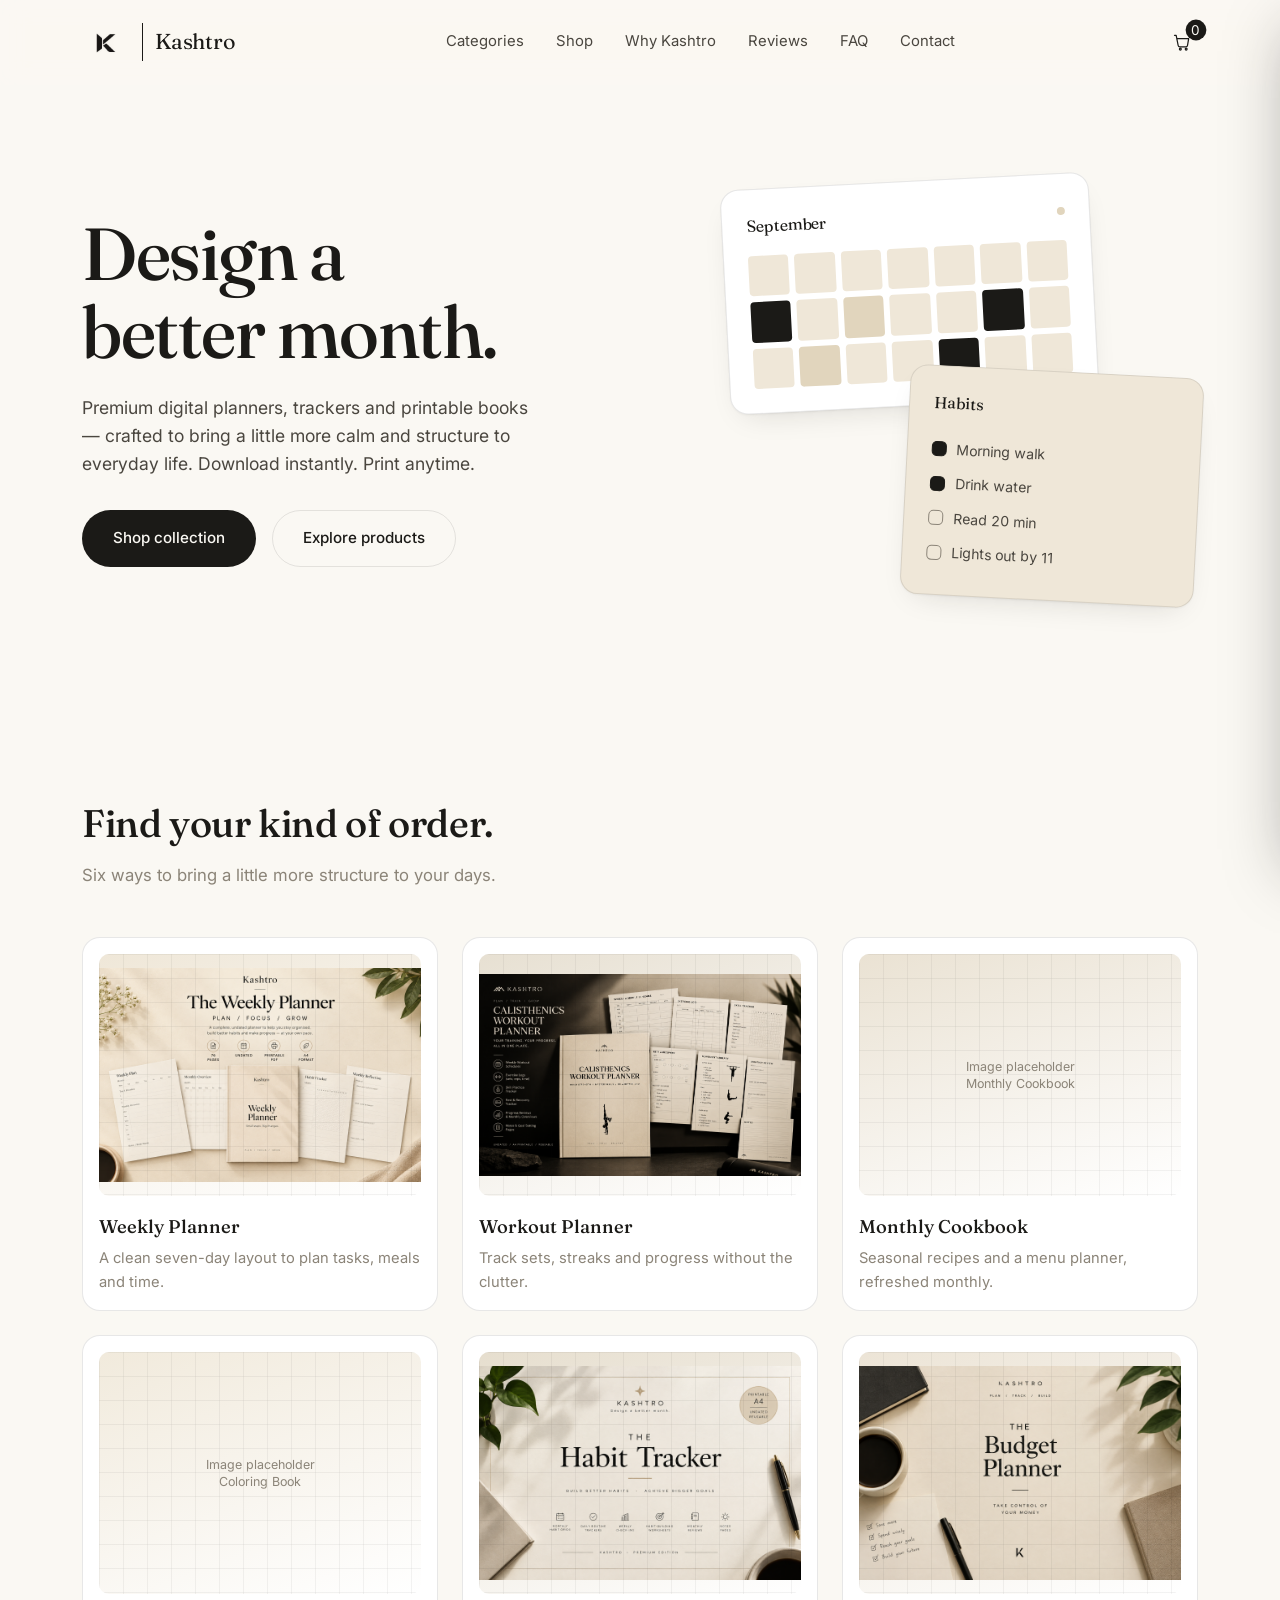
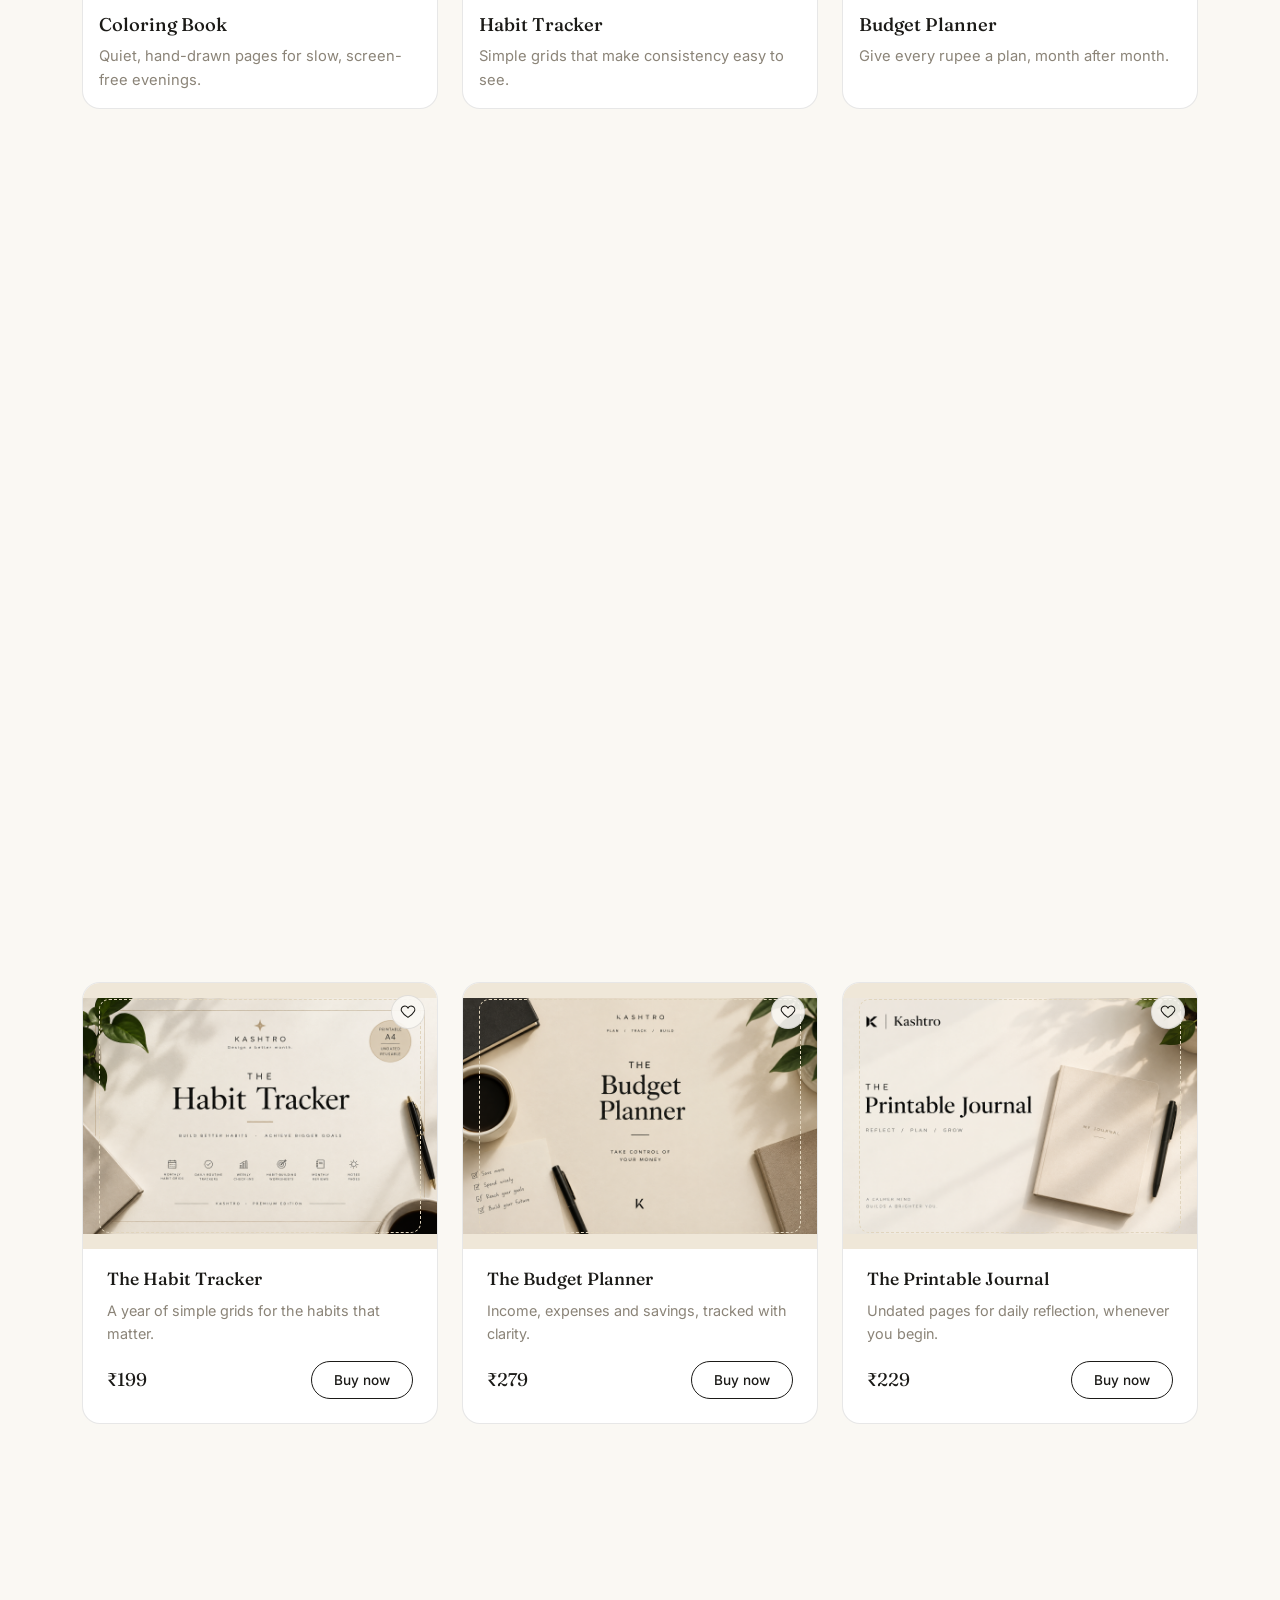
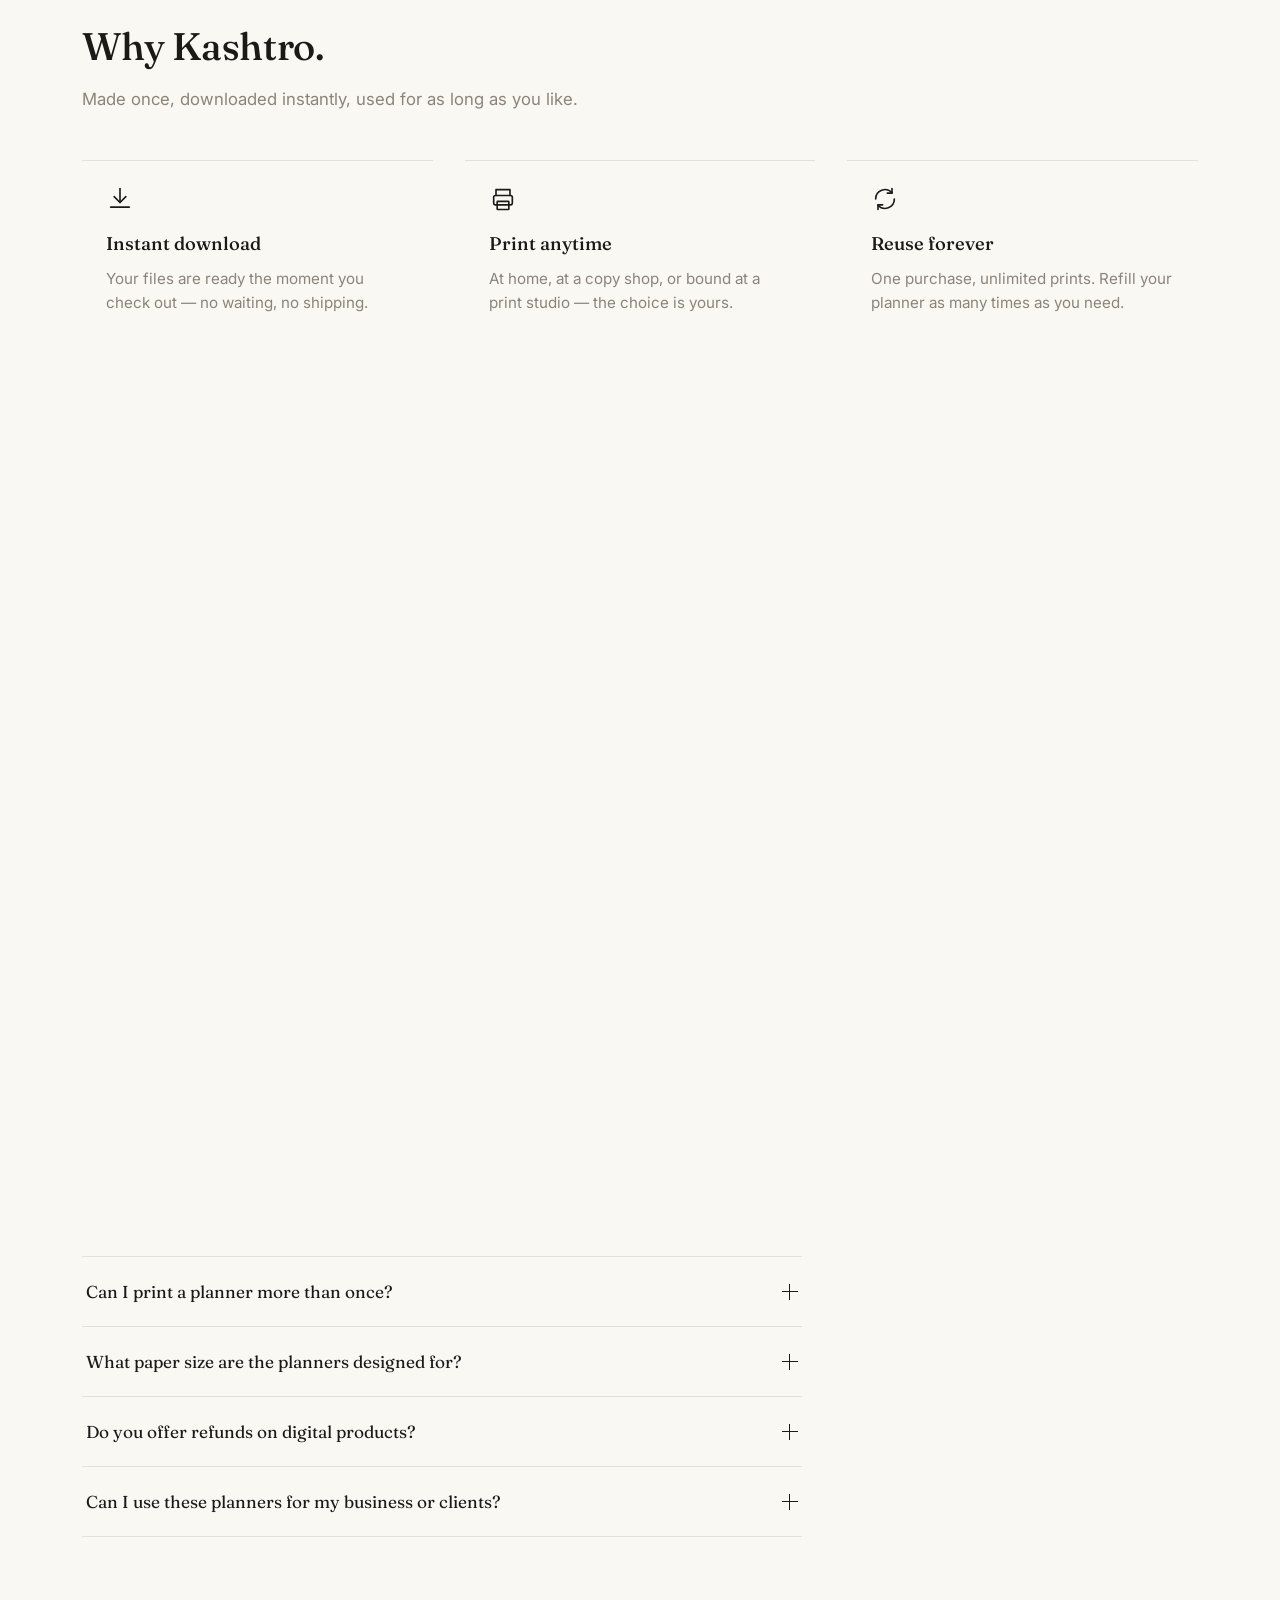
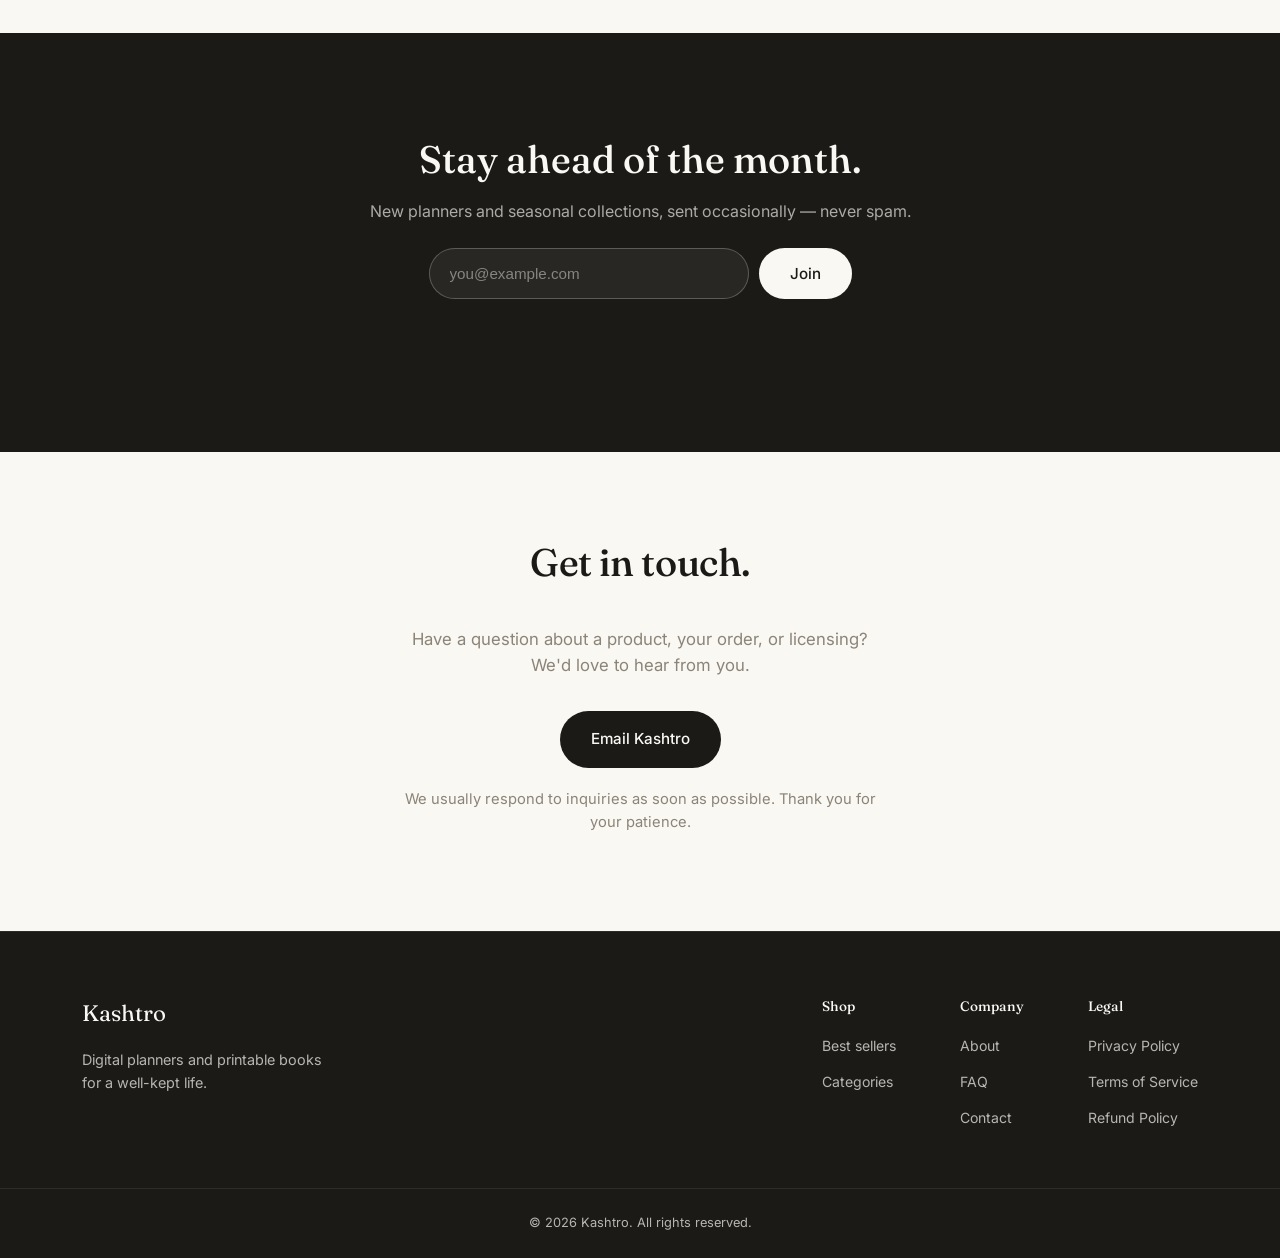
==== index.html @ 9f9d455f "Update contact note response time message" ====
<!DOCTYPE html>
<html lang="en">
<head>
  <link rel="icon" type="image/png" href="Favicon.png">
  <meta charset="UTF-8">
  <meta name="viewport" content="width=device-width, initial-scale=1.0">
  <title>Kashtro — Design a better month.</title>
  <meta name="description" content="Kashtro is a digital publishing studio designing premium planners, trackers and printable books for a calmer, better-kept life.">

  <!-- Google Fonts: Fraunces (display serif) + Inter (body/UI). Falls back to system fonts if offline. -->
  <link rel="preconnect" href="https://fonts.googleapis.com">
  <link rel="preconnect" href="https://fonts.gstatic.com" crossorigin>
  <link href="https://fonts.googleapis.com/css2?family=Fraunces:opsz,wght@9..144,400;9..144,500;9..144,600&family=Inter:wght@400;500;600&display=swap" rel="stylesheet">

  <link rel="stylesheet" href="style.css">
</head>
<body>

  <a class="skip-link" href="#main">Skip to content</a>

  <!-- ============ HEADER / STICKY NAV ============ -->
  <header class="site-header" id="siteHeader">
    <div class="nav-wrap">
      <a href="#hero" class="logo" data-scroll>
        <img src="Kashtro-K-Logo.png" alt="" class="logo-icon">
        <span class="logo-divider"></span>
        <span>Kashtro</span>
      </a>

      <nav class="nav-links" id="navLinks">
        <a href="#categories" data-scroll>Categories</a>
        <a href="#bestsellers" data-scroll>Shop</a>
        <a href="#why" data-scroll>Why Kashtro</a>
        <a href="#reviews" data-scroll>Reviews</a>
        <a href="#faq" data-scroll>FAQ</a>
        <a href="#contact" data-scroll>Contact</a>
      </nav>

      <div class="nav-actions">
        <button class="cart-btn" id="cartBtn" aria-label="Open cart" aria-haspopup="true" aria-expanded="false">
          <svg width="20" height="20" viewBox="0 0 24 24" fill="none" stroke="currentColor" stroke-width="1.5">
            <path d="M3 4h2l2.4 12.2a2 2 0 0 0 2 1.6h7.2a2 2 0 0 0 2-1.6L20 8H6.2" stroke-linecap="round" stroke-linejoin="round"/>
            <circle cx="10" cy="20.5" r="1.1"/>
            <circle cx="17" cy="20.5" r="1.1"/>
          </svg>
          <span class="cart-count" id="cartCount">0</span>
        </button>

        <button class="menu-toggle" id="menuToggle" aria-label="Open menu" aria-expanded="false" aria-controls="navLinks">
          <span></span><span></span><span></span>
        </button>
      </div>
    </div>
  </header>

  <main id="main">

    <!-- ============ HERO ============ -->
    <section class="hero" id="hero">
      <div class="hero-inner">
        <div class="hero-copy reveal">
          <h1 class="hero-title">Design a<br>better month.</h1>
          <p class="hero-subtitle">
            Premium digital planners, trackers and printable books —
            crafted to bring a little more calm and structure to
            everyday life. Download instantly. Print anytime.
          </p>
          <div class="hero-actions">
            <a href="#bestsellers" class="btn btn-primary" data-scroll>Shop collection</a>
            <a href="#categories" class="btn btn-secondary" data-scroll>Explore products</a>
          </div>
        </div>

        <!-- Hero visual: a built, not photographed, planner mockup -->
        <div class="hero-visual reveal">
          <div class="mock-card mock-calendar" aria-hidden="true">
            <div class="mock-card-head">
              <span>September</span>
              <span class="mock-dot"></span>
            </div>
            <div class="mock-grid">
              <span></span><span></span><span></span><span></span><span></span><span></span><span></span>
              <span class="filled"></span><span></span><span class="filled soft"></span><span></span><span></span><span class="filled"></span><span></span>
              <span></span><span class="filled soft"></span><span></span><span></span><span class="filled"></span><span></span><span></span>
            </div>
          </div>
          <div class="mock-card mock-checklist" aria-hidden="true">
            <div class="mock-card-head">
              <span>Habits</span>
            </div>
            <ul class="mock-list">
              <li><span class="mock-check checked"></span>Morning walk</li>
              <li><span class="mock-check checked"></span>Drink water</li>
              <li><span class="mock-check"></span>Read 20 min</li>
              <li><span class="mock-check"></span>Lights out by 11</li>
            </ul>
          </div>
        </div>
      </div>
    </section>

    <!-- ============ FEATURED CATEGORIES ============ -->
    <section class="categories" id="categories">
      <div class="section-head reveal">
        <h2>Find your kind of order.</h2>
        <p>Six ways to bring a little more structure to your days.</p>
      </div>

      <div class="category-grid">

        <article class="category-card reveal" data-goto-collection="study">
          <div class="category-image" style="--tint:#EFE7D8;">
            <img src="Weekly-planner-cover.png" alt="Kashtro The Weekly Planner">
          </div>
          <h3>Weekly Planner</h3>
          <p>A clean seven-day layout to plan tasks, meals and time.</p>
        </article>

        <article class="category-card reveal" data-goto-collection="fitness">
          <div class="category-image" style="--tint:#E7E0D2;">
            <img src="Calisthenics-Workout-Planner-Cover.png" alt="Kashtro The Workout Planner">
          </div>
          <h3>Workout Planner</h3>
          <p>Track sets, streaks and progress without the clutter.</p>
        </article>

        <article class="category-card reveal" data-goto-collection="home">
          <div class="category-image" style="--tint:#EAE2D3;">
            <span class="placeholder-label">Image placeholder<br>Monthly Cookbook</span>
          </div>
          <h3>Monthly Cookbook</h3>
          <p>Seasonal recipes and a menu planner, refreshed monthly.</p>
        </article>

        <article class="category-card reveal" data-goto-collection="life">
          <div class="category-image" style="--tint:#F1EADC;">
            <span class="placeholder-label">Image placeholder<br>Coloring Book</span>
          </div>
          <h3>Coloring Book</h3>
          <p>Quiet, hand-drawn pages for slow, screen-free evenings.</p>
        </article>

        <article class="category-card reveal" data-goto-collection="fitness">
          <div class="category-image" style="--tint:#E6DECE;">
            <img src="Habit-Tracker-Cover.png" alt="Kashtro The Habit Tracker">
          </div>
          <h3>Habit Tracker</h3>
          <p>Simple grids that make consistency easy to see.</p>
        </article>

        <article class="category-card reveal" data-goto-collection="home">
          <div class="category-image" style="--tint:#ECE4D6;">
            <img src="Budget-Planner-Cover.png" alt="Kashtro The Budget Planner">
          </div>
          <h3>Budget Planner</h3>
          <p>Give every rupee a plan, month after month.</p>
        </article>

      </div>
    </section>

    <!-- ============ BEST SELLERS ============ -->
    <section class="bestsellers" id="bestsellers">
      <div class="section-head reveal">
        <h2>Best sellers.</h2>
        <p>The six products people come back for.</p>
      </div>

      <!-- Collections filter + search -->
      <div class="shop-controls reveal">
        <div class="filter-pills" id="filterPills" role="group" aria-label="Filter by collection">
          <button class="filter-pill active" data-filter="all" type="button">All</button>
          <button class="filter-pill" data-filter="study" type="button">Study</button>
          <button class="filter-pill" data-filter="fitness" type="button">Fitness</button>
          <button class="filter-pill" data-filter="home" type="button">Home</button>
          <button class="filter-pill" data-filter="life" type="button">Life</button>
        </div>
        <div class="search-wrap">
          <svg width="16" height="16" viewBox="0 0 24 24" fill="none" stroke="currentColor" stroke-width="1.6" aria-hidden="true">
            <circle cx="11" cy="11" r="7"/>
            <path d="M20 20l-3.5-3.5" stroke-linecap="round"/>
          </svg>
          <input type="search" id="productSearch" class="search-input" placeholder="Search products" aria-label="Search products">
        </div>
      </div>

      <p class="empty-state" id="emptyState" hidden>No products match your search just yet. Try another word or collection.</p>

      <div class="product-grid" id="productGrid">

        <article class="product-card reveal" data-id="weekly-planner" data-product="The Weekly Planner" data-price="299" data-collections="study" tabindex="0">
          <div class="product-image">
            <img src="Weekly-planner-cover.png" alt="Kashtro The Weekly Planner">
            <button class="fav-btn" data-fav aria-label="Save The Weekly Planner to favorites" aria-pressed="false">
              <svg viewBox="0 0 24 24" fill="none" stroke="currentColor" stroke-width="1.6"><path d="M12 20s-7.2-4.4-9.6-9A5.4 5.4 0 0 1 12 6a5.4 5.4 0 0 1 9.6 5c-2.4 4.6-9.6 9-9.6 9z"/></svg>
            </button>
          </div>
          <div class="product-body">
            <h3>The Weekly Planner</h3>
            <p>76 pages of clean, printable layouts for planning, habits and reflection.</p>
            <div class="product-foot">
              <span class="price">₹299</span>
              <button class="btn btn-buy" data-buy>Buy now</button>
            </div>
          </div>
        </article>

        <article class="product-card reveal" data-id="monthly-planner" data-product="The Monthly Planner" data-price="349" data-collections="study home" tabindex="0">
          <div class="product-image">
            <img src="Monthly-planner-cover.png" alt="Kashtro The Monthly Planner">
            <button class="fav-btn" data-fav aria-label="Save The Monthly Planner to favorites" aria-pressed="false">
              <svg viewBox="0 0 24 24" fill="none" stroke="currentColor" stroke-width="1.6"><path d="M12 20s-7.2-4.4-9.6-9A5.4 5.4 0 0 1 12 6a5.4 5.4 0 0 1 9.6 5c-2.4 4.6-9.6 9-9.6 9z"/></svg>
            </button>
          </div>
          <div class="product-body">
            <h3>The Monthly Planner</h3>
            <p>A full year of monthly spreads to see the bigger picture.</p>
            <div class="product-foot">
              <span class="price">₹349</span>
              <button class="btn btn-buy" data-buy>Buy now</button>
            </div>
          </div>
        </article>

        <article class="product-card reveal" data-id="workout-planner" data-product="The Workout Planner" data-price="249" data-collections="fitness" tabindex="0">
          <div class="product-image">
            <img src="Calisthenics-Workout-Planner-Cover.png" alt="Kashtro Calisthenics Workout Planner">
            <button class="fav-btn" data-fav aria-label="Save The Workout Planner to favorites" aria-pressed="false">
              <svg viewBox="0 0 24 24" fill="none" stroke="currentColor" stroke-width="1.6"><path d="M12 20s-7.2-4.4-9.6-9A5.4 5.4 0 0 1 12 6a5.4 5.4 0 0 1 9.6 5c-2.4 4.6-9.6 9-9.6 9z"/></svg>
            </button>
          </div>
          <div class="product-body">
            <h3>The Workout Planner</h3>
            <p>Log sessions, sets and streaks in one calm layout.</p>
            <div class="product-foot">
              <span class="price">₹249</span>
              <button class="btn btn-buy" data-buy>Buy now</button>
            </div>
          </div>
        </article>

        <article class="product-card reveal" data-id="habit-tracker" data-product="The Habit Tracker" data-price="199" data-collections="fitness life" tabindex="0">
          <div class="product-image">
            <img src="Habit-Tracker-Cover.png" alt="Kashtro The Habit Tracker">
            <button class="fav-btn" data-fav aria-label="Save The Habit Tracker to favorites" aria-pressed="false">
              <svg viewBox="0 0 24 24" fill="none" stroke="currentColor" stroke-width="1.6"><path d="M12 20s-7.2-4.4-9.6-9A5.4 5.4 0 0 1 12 6a5.4 5.4 0 0 1 9.6 5c-2.4 4.6-9.6 9-9.6 9z"/></svg>
            </button>
          </div>
          <div class="product-body">
            <h3>The Habit Tracker</h3>
            <p>A year of simple grids for the habits that matter.</p>
            <div class="product-foot">
              <span class="price">₹199</span>
              <button class="btn btn-buy" data-buy>Buy now</button>
            </div>
          </div>
        </article>

        <article class="product-card reveal" data-id="budget-planner" data-product="The Budget Planner" data-price="279" data-collections="home" tabindex="0">
          <div class="product-image">
            <img src="Budget-Planner-Cover.png" alt="Kashtro The Budget Planner">
            <button class="fav-btn" data-fav aria-label="Save The Budget Planner to favorites" aria-pressed="false">
              <svg viewBox="0 0 24 24" fill="none" stroke="currentColor" stroke-width="1.6"><path d="M12 20s-7.2-4.4-9.6-9A5.4 5.4 0 0 1 12 6a5.4 5.4 0 0 1 9.6 5c-2.4 4.6-9.6 9-9.6 9z"/></svg>
            </button>
          </div>
          <div class="product-body">
            <h3>The Budget Planner</h3>
            <p>Income, expenses and savings, tracked with clarity.</p>
            <div class="product-foot">
              <span class="price">₹279</span>
              <button class="btn btn-buy" data-buy>Buy now</button>
            </div>
          </div>
        </article>

        <article class="product-card reveal" data-id="printable-journal" data-product="The Printable Journal" data-price="229" data-collections="study life" tabindex="0">
          <div class="product-image">
            <img src="Printable-Journal-cover.png" alt="Kashtro The Printable Journal">
            <button class="fav-btn" data-fav aria-label="Save The Printable Journal to favorites" aria-pressed="false">
              <svg viewBox="0 0 24 24" fill="none" stroke="currentColor" stroke-width="1.6"><path d="M12 20s-7.2-4.4-9.6-9A5.4 5.4 0 0 1 12 6a5.4 5.4 0 0 1 9.6 5c-2.4 4.6-9.6 9-9.6 9z"/></svg>
            </button>
          </div>
          <div class="product-body">
            <h3>The Printable Journal</h3>
            <p>Undated pages for daily reflection, whenever you begin.</p>
            <div class="product-foot">
              <span class="price">₹229</span>
              <button class="btn btn-buy" data-buy>Buy now</button>
            </div>
          </div>
        </article>

      </div>
    </section>

    <!-- ============ WHY KASHTRO ============ -->
    <section class="why" id="why">
      <div class="section-head reveal">
        <h2>Why Kashtro.</h2>
        <p>Made once, downloaded instantly, used for as long as you like.</p>
      </div>

      <div class="why-grid">

        <div class="why-item reveal">
          <span class="why-icon">
            <svg width="28" height="28" viewBox="0 0 24 24" fill="none" stroke="currentColor" stroke-width="1.4">
              <path d="M12 3v12" stroke-linecap="round"/>
              <path d="M7 10l5 5 5-5" stroke-linecap="round" stroke-linejoin="round"/>
              <path d="M4 19h16" stroke-linecap="round"/>
            </svg>
          </span>
          <h3>Instant download</h3>
          <p>Your files are ready the moment you check out — no waiting, no shipping.</p>
        </div>

        <div class="why-item reveal">
          <span class="why-icon">
            <svg width="28" height="28" viewBox="0 0 24 24" fill="none" stroke="currentColor" stroke-width="1.4">
              <path d="M6 9V4h12v5" stroke-linecap="round" stroke-linejoin="round"/>
              <rect x="4" y="9" width="16" height="8" rx="1.5"/>
              <rect x="7" y="14" width="10" height="7" rx="0.5"/>
            </svg>
          </span>
          <h3>Print anytime</h3>
          <p>At home, at a copy shop, or bound at a print studio — the choice is yours.</p>
        </div>

        <div class="why-item reveal">
          <span class="why-icon">
            <svg width="28" height="28" viewBox="0 0 24 24" fill="none" stroke="currentColor" stroke-width="1.4">
              <path d="M4 12a8 8 0 0 1 14-5.3M20 12a8 8 0 0 1-14 5.3" stroke-linecap="round"/>
              <path d="M18 3v4h-4M6 21v-4h4" stroke-linecap="round" stroke-linejoin="round"/>
            </svg>
          </span>
          <h3>Reuse forever</h3>
          <p>One purchase, unlimited prints. Refill your planner as many times as you need.</p>
        </div>

      </div>
    </section>

    <!-- ============ REVIEWS ============ -->
    <!-- Placeholder only — no invented testimonials. Replace the
         single .testimonial-placeholder card below with real
         .testimonial-card entries (see privacy-policy.html-era
         markup in version history) once genuine reviews are in. -->
    <section class="testimonials" id="reviews">
  <div class="section-head reveal">
    <h2>Designed with intention.</h2>
    <p>Every Kashtro planner is created from scratch for focus, calm, and everyday organisation.</p>
  </div>

  <div class="testimonial-grid">
    <div class="testimonial-placeholder reveal">
      <p>
        We're currently collecting genuine customer feedback.
        Real reviews will appear here after our first product launch.
      </p>
    </div>
  </div>
</section>

    <!-- ============ FAQ ============ -->
    <section class="faq" id="faq">
      <div class="section-head reveal">
        <h2>Frequently asked.</h2>
        <p>Everything you need to know before you download.</p>
      </div>

      <div class="faq-list">

        <div class="faq-item reveal">
          <button class="faq-question" aria-expanded="false">
            <span>How do the downloads actually work?</span>
            <span class="faq-icon" aria-hidden="true"></span>
          </button>
          <div class="faq-answer">
            <p>After checkout, your planner is available instantly as a PDF download. No shipping, no waiting — print it the same day if you like.</p>
          </div>
        </div>

        <div class="faq-item reveal">
          <button class="faq-question" aria-expanded="false">
            <span>Can I print a planner more than once?</span>
            <span class="faq-icon" aria-hidden="true"></span>
          </button>
          <div class="faq-answer">
            <p>Yes. Every purchase is yours to keep and reprint as many times as you need, for as long as you need it.</p>
          </div>
        </div>

        <div class="faq-item reveal">
          <button class="faq-question" aria-expanded="false">
            <span>What paper size are the planners designed for?</span>
            <span class="faq-icon" aria-hidden="true"></span>
          </button>
          <div class="faq-answer">
            <p>All Kashtro products are laid out for A4 and US Letter, so they print cleanly on almost any home or shop printer.</p>
          </div>
        </div>

        <div class="faq-item reveal">
          <button class="faq-question" aria-expanded="false">
            <span>Do you offer refunds on digital products?</span>
            <span class="faq-icon" aria-hidden="true"></span>
          </button>
          <div class="faq-answer">
            <p>Due to the nature of instant digital downloads, all sales are final once payment has been completed and your files have been delivered. If you experience a technical issue with your order, we'll happily help resolve it.</p>
          </div>
        </div>

        <div class="faq-item reveal">
          <button class="faq-question" aria-expanded="false">
            <span>Can I use these planners for my business or clients?</span>
            <span class="faq-icon" aria-hidden="true"></span>
          </button>
          <div class="faq-answer">
            <p>Kashtro products are licensed for personal use. For commercial or resale licensing, reach out through the contact form below.</p>
          </div>
        </div>

      </div>
    </section>

    <!-- ============ NEWSLETTER ============ -->
    <section class="newsletter" id="newsletter">
      <div class="newsletter-inner reveal">
        <h2>Stay ahead of the month.</h2>
        <p>New planners and seasonal collections, sent occasionally — never spam.</p>

        <form class="newsletter-form" id="newsletterForm" novalidate>
          <input
            type="email"
            id="newsletterEmail"
            class="newsletter-input"
            placeholder="you@example.com"
            aria-label="Email address"
            required>
          <button type="submit" class="btn btn-primary">Join</button>
        </form>
        <p class="form-message" id="formMessage" role="status" aria-live="polite"></p>
      </div>
    </section>

   <!-- ============ CONTACT ============ -->
<section class="contact" id="contact">
  <div class="contact-inner">

    <div class="section-head">
      <h2>Get in touch.</h2>
      <p>
        Have a question about a product, your order,
        or licensing? We'd love to hear from you.
      </p>
    </div>

    <a href="mailto:Kashtrostudio@gmail.com"
       class="btn btn-primary contact-email-btn">
      Email Kashtro
    </a>

    <p class="contact-note">
      We usually respond to inquiries as soon as possible. Thank you for your patience.
    </p>

  </div>
</section>
    
  <!-- ============ FOOTER ============ -->
  <footer class="site-footer">
    <div class="footer-inner">
      <div class="footer-brand">
        <p class="footer-logo">Kashtro</p>
        <p class="footer-tagline">Digital planners and printable books for a well-kept life.</p>
      </div>

      <div class="footer-links">
        <div class="footer-col">
          <h4>Shop</h4>
          <ul>
            <li><a href="#bestsellers" data-scroll>Best sellers</a></li>
            <li><a href="#categories" data-scroll>Categories</a></li>
          </ul>
        </div>
        <div class="footer-col">
          <h4>Company</h4>
          <ul>
            <li><a href="#why" data-scroll>About</a></li>
            <li><a href="#faq" data-scroll>FAQ</a></li>
            <li><a href="#contact" data-scroll>Contact</a></li>
          </ul>
        </div>
        <div class="footer-col">
          <h4>Legal</h4>
          <ul>
            <li><a href="privacy-policy.html">Privacy Policy</a></li>
            <li><a href="terms.html">Terms of Service</a></li>
            <li><a href="refund-policy.html">Refund Policy</a></li>
          </ul>
        </div>
      </div>
    </div>
    <div class="footer-bottom">
      <p>© 2026 Kashtro. All rights reserved.</p>
    </div>
  </footer>

  <!-- ============ CART DRAWER ============ -->
  <div class="drawer-overlay" id="cartOverlay"></div>
  <aside class="cart-drawer" id="cartDrawer" aria-hidden="true" aria-label="Shopping cart">
    <div class="cart-drawer-head">
      <h3>Your cart</h3>
      <button class="drawer-close" id="cartClose" aria-label="Close cart">
        <svg width="18" height="18" viewBox="0 0 24 24" fill="none" stroke="currentColor" stroke-width="1.6"><path d="M5 5l14 14M19 5L5 19" stroke-linecap="round"/></svg>
      </button>
    </div>

    <div class="cart-items" id="cartItems">
      <!-- Cart line items are injected here by script.js -->
    </div>

    <p class="cart-empty" id="cartEmpty">Your cart is empty. Explore the collection and add something you'll love.</p>

    <div class="cart-drawer-foot">
      <div class="cart-subtotal">
        <span>Subtotal</span>
        <span id="cartSubtotal">₹0</span>
      </div>
      <a href="checkout.html" class="btn btn-primary cart-checkout-btn" id="cartCheckoutBtn">Checkout</a>
      <p class="cart-note">
  Secure checkout • Instant PDF download after payment
</p>
    </div>
  </aside>

  <!-- ============ PRODUCT DETAIL MODAL ============ -->
  <div class="drawer-overlay" id="modalOverlay"></div>
  <div class="product-modal" id="productModal" role="dialog" aria-modal="true" aria-hidden="true" aria-labelledby="modalTitle">
    <button class="drawer-close modal-close" id="modalClose" aria-label="Close product details">
      <svg width="18" height="18" viewBox="0 0 24 24" fill="none" stroke="currentColor" stroke-width="1.6"><path d="M5 5l14 14M19 5L5 19" stroke-linecap="round"/></svg>
    </button>

    <div class="modal-grid">
      <div class="modal-gallery">
        <div class="gallery-viewport" id="galleryViewport"></div>
        <div class="gallery-controls">
          <button class="gallery-nav" id="galleryPrev" aria-label="Previous page">
            <svg width="16" height="16" viewBox="0 0 24 24" fill="none" stroke="currentColor" stroke-width="1.8"><path d="M15 5l-7 7 7 7" stroke-linecap="round" stroke-linejoin="round"/></svg>
          </button>
          <div class="gallery-dots" id="galleryDots"></div>
          <button class="gallery-nav" id="galleryNext" aria-label="Next page">
            <svg width="16" height="16" viewBox="0 0 24 24" fill="none" stroke="currentColor" stroke-width="1.8"><path d="M9 5l7 7-7 7" stroke-linecap="round" stroke-linejoin="round"/></svg>
          </button>
        </div>
        <p class="gallery-caption" id="galleryCaption">Page 1 of 8</p>
      </div>

      <div class="modal-info">
        <h3 id="modalTitle"></h3>
        <p class="modal-description" id="modalDescription"></p>
        <div class="modal-price" id="modalPrice"></div>
        <div class="modal-actions">
          <button class="btn btn-primary" id="modalAddToCart">Add to cart</button>
          <button class="fav-btn modal-fav-btn" id="modalFavBtn" aria-label="Save to favorites" aria-pressed="false">
            <svg viewBox="0 0 24 24" fill="none" stroke="currentColor" stroke-width="1.6"><path d="M12 20s-7.2-4.4-9.6-9A5.4 5.4 0 0 1 12 6a5.4 5.4 0 0 1 9.6 5c-2.4 4.6-9.6 9-9.6 9z"/></svg>
          </button>
        </div>
        <ul class="modal-meta">
          <li>Instant PDF download</li>
          <li>A4 &amp; US Letter, print-ready</li>
          <li>Unlimited personal reprints</li>
        </ul>
      </div>
    </div>
  </div>

  <!-- Toast for cart / favorites feedback -->
  <div class="toast" id="toast"></div>

  <script src="script.js"></script>
</body>
</html>
---- style.css ----
/* =========================================================
   KASHTRO — Stylesheet
   Design language: Apple x Notion x minimal Scandinavian.
   Palette: black, off-white, soft beige. Generous spacing.
   ========================================================= */

/* ---------- 1. Design tokens ---------- */
:root {
  /* Color */
  --ink: #1b1a17;        /* near-black, warm undertone */
  --ink-soft: #4a463f;   /* secondary text on light bg */
  --paper: #faf8f3;      /* off-white background */
  --sand: #efe7d8;       /* soft beige surface */
  --sand-deep: #e1d5bd;  /* deeper beige for borders/accents */
  --stone: #8b8478;      /* muted taupe, tertiary text */
  --line: rgba(27, 26, 23, 0.1);
  --white: #ffffff;

  /* Type */
  --font-display: "Fraunces", Georgia, "Times New Roman", serif;
  --font-body: "Inter", -apple-system, BlinkMacSystemFont, "Segoe UI", sans-serif;

  /* Spacing scale (8px grid) */
  --space-1: 8px;
  --space-2: 16px;
  --space-3: 24px;
  --space-4: 32px;
  --space-5: 48px;
  --space-6: 64px;
  --space-7: 96px;
  --space-8: 140px;

  /* Layout */
  --max-width: 1180px;
  --radius-sm: 10px;
  --radius-md: 18px;
  --radius-lg: 28px;
  --shadow-card: 0 1px 2px rgba(27,26,23,0.04), 0 12px 32px -16px rgba(27,26,23,0.18);
  --ease: cubic-bezier(0.22, 1, 0.36, 1);
}

/* ---------- 2. Reset ---------- */
* { box-sizing: border-box; }
html {
  scroll-behavior: smooth;
}
body {
  margin: 0;
  background: var(--paper);
  color: var(--ink);
  font-family: var(--font-body);
  font-size: 16px;
  line-height: 1.6;
  -webkit-font-smoothing: antialiased;
}
img { max-width: 100%; display: block; }
ul { list-style: none; margin: 0; padding: 0; }
a { color: inherit; text-decoration: none; }
button { font-family: inherit; cursor: pointer; }
h1, h2, h3, h4 { font-family: var(--font-display); font-weight: 500; margin: 0; }
p { margin: 0; }

.skip-link {
  position: absolute;
  left: -999px;
  top: 0;
  background: var(--ink);
  color: var(--paper);
  padding: 12px 20px;
  z-index: 999;
}
.skip-link:focus { left: 12px; top: 12px; border-radius: var(--radius-sm); }

:focus-visible {
  outline: 2px solid var(--ink);
  outline-offset: 3px;
}

/* ---------- 3. Layout helpers ---------- */
section {
  max-width: var(--max-width);
  margin: 0 auto;
  padding: var(--space-7) var(--space-4);
  scroll-margin-top: 92px;
}
.section-head {
  max-width: 560px;
  margin-bottom: var(--space-5);
}
.section-head h2 {
  font-size: clamp(1.9rem, 3vw, 2.6rem);
  letter-spacing: -0.01em;
  margin-bottom: var(--space-1);
}
.section-head p {
  color: var(--stone);
  font-size: 1.05rem;
}

/* ---------- 4. Buttons ---------- */
.btn {
  display: inline-flex;
  align-items: center;
  justify-content: center;
  gap: 8px;
  padding: 15px 30px;
  border-radius: 100px;
  font-size: 0.95rem;
  font-weight: 500;
  border: 1px solid transparent;
  transition: transform 0.35s var(--ease), background 0.3s ease, color 0.3s ease, border-color 0.3s ease;
  white-space: nowrap;
}
.btn-primary {
  background: var(--ink);
  color: var(--paper);
}
.btn-primary:hover { background: #2f2c26; transform: translateY(-2px); }
.btn-secondary {
  background: transparent;
  color: var(--ink);
  border-color: var(--line);
}
.btn-secondary:hover { border-color: var(--ink); transform: translateY(-2px); }
.btn-buy {
  background: transparent;
  color: var(--ink);
  border: 1px solid var(--ink);
  padding: 10px 22px;
  font-size: 0.85rem;
}
.btn-buy:hover { background: var(--ink); color: var(--paper); }
.btn:active { transform: translateY(0); }

/* ---------- 5. Header / Nav ---------- */
.site-header {
  position: sticky;
  top: 0;
  z-index: 100;
  background: rgba(250, 248, 243, 0.82);
  backdrop-filter: saturate(180%) blur(14px);
  -webkit-backdrop-filter: saturate(180%) blur(14px);
  border-bottom: 1px solid transparent;
  transition: border-color 0.3s ease, box-shadow 0.3s ease;
}
.site-header.scrolled {
  border-bottom-color: var(--line);
  box-shadow: 0 1px 0 rgba(27,26,23,0.02);
}
.nav-wrap {
  max-width: var(--max-width);
  margin: 0 auto;
  padding: 18px var(--space-4);
  display: flex;
  align-items: center;
  justify-content: space-between;
}
.logo {
  font-family: var(--font-display);
  font-size: 1.35rem;
  letter-spacing: -0.01em;
}
.nav-links {
  display: flex;
  gap: var(--space-4);
}
.nav-links a {
  font-size: 0.93rem;
  color: var(--ink-soft);
  position: relative;
  padding: 4px 0;
  transition: color 0.25s ease;
}
.nav-links a:hover { color: var(--ink); }
.nav-links a::after {
  content: "";
  position: absolute;
  left: 0; right: 100%;
  bottom: -2px;
  height: 1px;
  background: var(--ink);
  transition: right 0.3s var(--ease);
}
.nav-links a:hover::after { right: 0; }

.nav-actions {
  display: flex;
  align-items: center;
  gap: var(--space-3);
}
.cart-btn {
  position: relative;
  background: none;
  border: none;
  color: var(--ink);
  padding: 6px;
  display: flex;
}
.cart-count {
  position: absolute;
  top: -4px;
  right: -6px;
  background: var(--ink);
  color: var(--paper);
  font-size: 0.65rem;
  min-width: 16px;
  height: 16px;
  border-radius: 50%;
  display: flex;
  align-items: center;
  justify-content: center;
  transition: transform 0.25s var(--ease);
}
.cart-count.bump { transform: scale(1.3); }

.menu-toggle {
  display: none;
  flex-direction: column;
  gap: 5px;
  background: none;
  border: none;
  padding: 6px;
}
.menu-toggle span {
  width: 22px;
  height: 1.5px;
  background: var(--ink);
  transition: transform 0.3s ease, opacity 0.3s ease;
}
.menu-toggle.open span:nth-child(1) { transform: translateY(6.5px) rotate(45deg); }
.menu-toggle.open span:nth-child(2) { opacity: 0; }
.menu-toggle.open span:nth-child(3) { transform: translateY(-6.5px) rotate(-45deg); }

/* ---------- 6. Hero ---------- */
.hero { padding-top: var(--space-7); }
.hero-inner {
  display: grid;
  grid-template-columns: 1.1fr 0.9fr;
  gap: var(--space-6);
  align-items: center;
}
.hero-title {
  font-size: clamp(2.8rem, 6vw, 4.6rem);
  line-height: 1.05;
  letter-spacing: -0.02em;
  margin-bottom: var(--space-3);
}
.hero-subtitle {
  max-width: 460px;
  font-size: 1.1rem;
  color: var(--ink-soft);
  margin-bottom: var(--space-4);
}
.hero-actions {
  display: flex;
  gap: var(--space-2);
  flex-wrap: wrap;
}

/* Hero visual — built as a small planner mockup, not a photo */
.hero-visual {
  position: relative;
  height: 420px;
}
.mock-card {
  position: absolute;
  background: var(--white);
  border-radius: var(--radius-md);
  box-shadow: var(--shadow-card);
  padding: var(--space-3);
  border: 1px solid var(--line);
}
.mock-calendar {
  width: 78%;
  top: 0;
  left: 0;
  transform: rotate(-3deg);
}
.mock-checklist {
  width: 62%;
  bottom: 0;
  right: 0;
  transform: rotate(3deg);
  background: var(--sand);
}
.mock-card-head {
  display: flex;
  justify-content: space-between;
  align-items: center;
  font-family: var(--font-display);
  font-size: 1rem;
  margin-bottom: var(--space-2);
  color: var(--ink);
}
.mock-dot {
  width: 8px; height: 8px;
  border-radius: 50%;
  background: var(--sand-deep);
}
.mock-grid {
  display: grid;
  grid-template-columns: repeat(7, 1fr);
  gap: 6px;
}
.mock-grid span {
  aspect-ratio: 1;
  border-radius: 4px;
  background: var(--sand);
}
.mock-grid span.filled { background: var(--ink); }
.mock-grid span.filled.soft { background: var(--sand-deep); }
.mock-list li {
  display: flex;
  align-items: center;
  gap: 10px;
  font-size: 0.88rem;
  padding: 6px 0;
  color: var(--ink-soft);
}
.mock-check {
  width: 15px; height: 15px;
  border-radius: 5px;
  border: 1.5px solid var(--stone);
  flex-shrink: 0;
}
.mock-check.checked {
  background: var(--ink);
  border-color: var(--ink);
}

/* ---------- 7. Featured categories ---------- */
.category-grid {
  display: grid;
  grid-template-columns: repeat(3, 1fr);
  gap: var(--space-3);
}
.category-card {
  background: var(--white);
  border: 1px solid var(--line);
  border-radius: var(--radius-md);
  padding: var(--space-2);
  transition: transform 0.4s var(--ease), box-shadow 0.4s var(--ease);
}
.category-card:hover {
  transform: translateY(-6px);
  box-shadow: var(--shadow-card);
}
.category-image {
  aspect-ratio: 4 / 3;
  border-radius: var(--radius-sm);
  background: linear-gradient(160deg, var(--tint, var(--sand)) 0%, var(--white) 100%);
  display: flex;
  align-items: center;
  justify-content: center;
  margin-bottom: var(--space-2);
  overflow: hidden;
  position: relative;
}
.category-image::before {
  content: "";
  position: absolute;
  inset: 0;
  background-image:
    linear-gradient(var(--line) 1px, transparent 1px),
    linear-gradient(90deg, var(--line) 1px, transparent 1px);
  background-size: 24px 24px;
  opacity: 0.5;
}
.placeholder-label {
  position: relative;
  z-index: 1;
  font-size: 0.78rem;
  text-align: center;
  color: var(--stone);
  line-height: 1.4;
  padding: 0 var(--space-2);
}
.category-card h3 {
  font-size: 1.15rem;
  margin-bottom: 6px;
}
.category-card p {
  color: var(--stone);
  font-size: 0.92rem;
}

/* ---------- 8. Best sellers ---------- */
.product-grid {
  display: grid;
  grid-template-columns: repeat(3, 1fr);
  gap: var(--space-3);
}
.product-card {
  background: var(--white);
  border: 1px solid var(--line);
  border-radius: var(--radius-md);
  overflow: hidden;
  transition: transform 0.4s var(--ease), box-shadow 0.4s var(--ease);
  display: flex;
  flex-direction: column;
}
.product-card:hover {
  transform: translateY(-6px);
  box-shadow: var(--shadow-card);
}
.product-image {
  aspect-ratio: 4 / 3;
  background: var(--sand);
  display: flex;
  align-items: center;
  justify-content: center;
  position: relative;
}
.product-image::before {
  content: "";
  position: absolute;
  inset: var(--space-2);
  border: 1px dashed var(--sand-deep);
  border-radius: var(--radius-sm);
}
.product-body {
  padding: var(--space-2) var(--space-3) var(--space-3);
  display: flex;
  flex-direction: column;
  flex: 1;
}
.product-card h3 {
  font-size: 1.1rem;
  margin-bottom: 6px;
}
.product-card p {
  color: var(--stone);
  font-size: 0.9rem;
  flex: 1;
}
.product-foot {
  display: flex;
  align-items: center;
  justify-content: space-between;
  margin-top: var(--space-2);
}
.price {
  font-family: var(--font-display);
  font-size: 1.15rem;
}

/* ---------- 9. Why Kashtro ---------- */
.why-grid {
  display: grid;
  grid-template-columns: repeat(3, 1fr);
  gap: var(--space-4);
}
.why-item {
  padding: var(--space-3);
  border-top: 1px solid var(--line);
}
.why-icon {
  display: inline-flex;
  color: var(--ink);
  margin-bottom: var(--space-2);
}
.why-item h3 {
  font-size: 1.15rem;
  margin-bottom: 8px;
}
.why-item p {
  color: var(--stone);
  font-size: 0.95rem;
}

/* ---------- 10. Testimonials ---------- */
.testimonial-grid {
  display: grid;
  grid-template-columns: repeat(3, 1fr);
  gap: var(--space-3);
}
.testimonial-card {
  background: var(--sand);
  border-radius: var(--radius-md);
  padding: var(--space-4) var(--space-3);
  margin: 0;
}
.testimonial-card p {
  font-family: var(--font-display);
  font-size: 1.15rem;
  line-height: 1.5;
  color: var(--ink);
  margin-bottom: var(--space-3);
}
.testimonial-card footer {
  display: flex;
  flex-direction: column;
  font-size: 0.85rem;
}
.t-name { font-weight: 500; color: var(--ink); }
.t-role { color: var(--stone); }

/* Honest placeholder shown until real reviews are collected —
   spans the grid so it doesn't look like an empty slot. */
.testimonial-placeholder {
  grid-column: 1 / -1;
  background: var(--sand);
  border-radius: var(--radius-md);
  padding: var(--space-5) var(--space-4);
  text-align: center;
}
.testimonial-placeholder p {
  max-width: 480px;
  margin: 0 auto;
  color: var(--ink-soft);
  font-size: 1rem;
  line-height: 1.6;
}

/* ---------- 11. Newsletter ---------- */
.newsletter {
  max-width: none;
  background: var(--ink);
  color: var(--paper);
  padding: var(--space-7) var(--space-4);
}
.newsletter-inner {
  max-width: 560px;
  margin: 0 auto;
  text-align: center;
}
.newsletter-inner h2 {
  color: var(--paper);
  font-size: clamp(1.8rem, 3vw, 2.4rem);
  margin-bottom: var(--space-1);
}
.newsletter-inner p {
  color: rgba(250,248,243,0.65);
  margin-bottom: var(--space-3);
}
.newsletter-form {
  display: flex;
  gap: 10px;
  justify-content: center;
  flex-wrap: wrap;
}
.newsletter-input {
  flex: 1;
  min-width: 240px;
  max-width: 320px;
  padding: 15px 20px;
  border-radius: 100px;
  border: 1px solid rgba(250,248,243,0.25);
  background: rgba(250,248,243,0.06);
  color: var(--paper);
  font-size: 0.95rem;
}
.newsletter-input::placeholder { color: rgba(250,248,243,0.45); }
.newsletter-input:focus { outline: none; border-color: var(--paper); }
.newsletter-form .btn-primary {
  background: var(--paper);
  color: var(--ink);
}
.newsletter-form .btn-primary:hover { background: var(--sand); }
.form-message {
  margin-top: var(--space-2);
  font-size: 0.88rem;
  min-height: 1.2em;
  color: rgba(250,248,243,0.85);
}
.form-message.error { color: #e8a19a; }

/* ---------- 11.5 Contact ---------- */
.contact-inner {
  max-width: 480px;
  margin: 0 auto;
  text-align: center;
}
.contact-inner h2 {
  font-size: clamp(1.8rem, 3vw, 2.4rem);
  margin-bottom: var(--space-4);
}
.contact-email-btn {
  display: inline-flex;
}
.contact-note {
  margin-top: var(--space-2);
  color: var(--stone);
  font-size: 0.92rem;
}

/* ---------- 12. Footer ---------- */
.site-footer {
  background: var(--ink);
  color: rgba(250,248,243,0.7);
  border-top: 1px solid rgba(250,248,243,0.08);
}
.footer-inner {
  max-width: var(--max-width);
  margin: 0 auto;
  padding: var(--space-6) var(--space-4) var(--space-5);
  display: flex;
  justify-content: space-between;
  gap: var(--space-5);
  flex-wrap: wrap;
}
.footer-logo {
  font-family: var(--font-display);
  font-size: 1.4rem;
  color: var(--paper);
  margin-bottom: var(--space-2);
}
.footer-tagline {
  max-width: 260px;
  font-size: 0.9rem;
}
.footer-links {
  display: flex;
  gap: var(--space-6);
}
.footer-col h4 {
  color: var(--paper);
  font-size: 0.85rem;
  font-weight: 500;
  margin-bottom: var(--space-2);
}
.footer-col li { margin-bottom: 10px; }
.footer-col a { font-size: 0.88rem; transition: color 0.25s ease; }
.footer-col a:hover { color: var(--paper); }
.footer-bottom {
  border-top: 1px solid rgba(250,248,243,0.08);
  text-align: center;
  padding: var(--space-3);
  font-size: 0.8rem;
}

/* ---------- 13. Scroll reveal ---------- */
.reveal {
  opacity: 0;
  transform: translateY(24px);
  transition: opacity 0.7s var(--ease), transform 0.7s var(--ease);
}
.reveal.in-view {
  opacity: 1;
  transform: translateY(0);
}

/* ---------- 14. Toast ---------- */
.toast {
  position: fixed;
  bottom: 28px;
  left: 50%;
  transform: translateX(-50%) translateY(20px);
  background: var(--ink);
  color: var(--paper);
  padding: 14px 24px;
  border-radius: 100px;
  font-size: 0.9rem;
  opacity: 0;
  pointer-events: none;
  transition: opacity 0.35s ease, transform 0.35s ease;
  z-index: 200;
  box-shadow: var(--shadow-card);
}
.toast.show {
  opacity: 1;
  transform: translateX(-50%) translateY(0);
}

/* ---------- 15. Reduced motion ---------- */
@media (prefers-reduced-motion: reduce) {
  html { scroll-behavior: auto; }
  .reveal { opacity: 1; transform: none; transition: none; }
  * { animation-duration: 0.01ms !important; transition-duration: 0.01ms !important; }
}

/* ---------- 16. Responsive ---------- */
@media (max-width: 980px) {
  .hero-inner { grid-template-columns: 1fr; }
  .hero-visual { height: 340px; margin-top: var(--space-3); }
  .category-grid, .product-grid, .why-grid, .testimonial-grid {
    grid-template-columns: repeat(2, 1fr);
  }
}

@media (max-width: 720px) {
  section { padding: var(--space-6) var(--space-3); }

  .nav-links {
    position: fixed;
    top: 68px;
    left: 0;
    right: 0;
    background: var(--paper);
    flex-direction: column;
    padding: var(--space-3);
    gap: var(--space-2);
    border-bottom: 1px solid var(--line);
    transform: translateY(-130%);
    transition: transform 0.35s var(--ease);
  }
  .nav-links.open { transform: translateY(0); }
  .menu-toggle { display: flex; }

  .category-grid, .product-grid, .why-grid, .testimonial-grid {
    grid-template-columns: 1fr;
  }
  .footer-inner { flex-direction: column; gap: var(--space-4); }
  .footer-links { gap: var(--space-4); flex-wrap: wrap; }
  .hero-actions { flex-direction: column; align-items: stretch; }
  .hero-actions .btn { text-align: center; }
}

/* =========================================================
   17. NEW FUNCTIONALITY — added on top of the original design.
   Same tokens (--ink, --paper, --sand, --stone, --radius-*,
   --shadow-card, --space-*, --ease) so nothing here introduces
   a new visual language — only new interactive components.
   ========================================================= */

/* ---------- 17.1 Shared overlay for drawer + modal ---------- */
.drawer-overlay {
  position: fixed;
  inset: 0;
  background: rgba(27, 26, 23, 0.4);
  backdrop-filter: blur(2px);
  opacity: 0;
  pointer-events: none;
  transition: opacity 0.35s var(--ease);
  z-index: 300;
}
.drawer-overlay.show {
  opacity: 1;
  pointer-events: auto;
}
body.no-scroll { overflow: hidden; }

/* ---------- 17.2 Slide-out cart drawer ---------- */
.cart-drawer {
  position: fixed;
  top: 0;
  right: 0;
  bottom: 0;
  width: min(420px, 92vw);
  background: var(--paper);
  border-left: 1px solid var(--line);
  z-index: 301;
  display: flex;
  flex-direction: column;
  transform: translateX(100%);
  transition: transform 0.45s var(--ease);
  box-shadow: -20px 0 60px -30px rgba(27,26,23,0.35);
}
.cart-drawer.open { transform: translateX(0); }

.cart-drawer-head {
  display: flex;
  align-items: center;
  justify-content: space-between;
  padding: var(--space-3) var(--space-3) var(--space-2);
  border-bottom: 1px solid var(--line);
}
.cart-drawer-head h3 {
  font-size: 1.3rem;
}
.drawer-close {
  background: none;
  border: none;
  color: var(--ink);
  padding: 8px;
  border-radius: 50%;
  display: flex;
  transition: background 0.25s ease;
}
.drawer-close:hover { background: var(--sand); }

.cart-items {
  flex: 1;
  overflow-y: auto;
  padding: var(--space-2) var(--space-3);
  display: flex;
  flex-direction: column;
  gap: var(--space-2);
}
.cart-line {
  display: grid;
  grid-template-columns: 64px 1fr auto;
  gap: var(--space-2);
  align-items: center;
  padding-bottom: var(--space-2);
  border-bottom: 1px solid var(--line);
}
.cart-line-thumb {
  width: 64px;
  height: 64px;
  border-radius: var(--radius-sm);
  background: var(--sand);
  display: flex;
  align-items: center;
  justify-content: center;
  font-family: var(--font-display);
  font-size: 0.75rem;
  color: var(--stone);
  text-align: center;
  line-height: 1.2;
  flex-shrink: 0;
}
.cart-line-name {
  font-size: 0.95rem;
  margin-bottom: 4px;
}
.cart-line-price {
  color: var(--stone);
  font-size: 0.85rem;
}
.cart-line-qty {
  display: flex;
  align-items: center;
  gap: 8px;
  margin-top: 8px;
}
.qty-btn {
  width: 22px;
  height: 22px;
  border-radius: 50%;
  border: 1px solid var(--line);
  background: var(--white);
  display: flex;
  align-items: center;
  justify-content: center;
  font-size: 0.9rem;
  line-height: 1;
  color: var(--ink);
}
.qty-btn:hover { border-color: var(--ink); }
.cart-line-remove {
  justify-self: end;
  align-self: start;
  background: none;
  border: none;
  color: var(--stone);
  font-size: 0.78rem;
  text-decoration: underline;
  text-underline-offset: 3px;
}
.cart-line-remove:hover { color: var(--ink); }

.cart-empty {
  padding: var(--space-5) var(--space-3);
  text-align: center;
  color: var(--stone);
  font-size: 0.92rem;
  display: none;
}
.cart-drawer.is-empty .cart-empty { display: block; }

.cart-drawer-foot {
  border-top: 1px solid var(--line);
  padding: var(--space-3);
}
.cart-subtotal {
  display: flex;
  justify-content: space-between;
  font-family: var(--font-display);
  font-size: 1.15rem;
  margin-bottom: var(--space-2);
}
.cart-checkout-btn {
  width: 100%;
  text-align: center;
}
.cart-note {
  color: var(--stone);
  font-size: 0.78rem;
  text-align: center;
  margin-top: 10px;
}

/* ---------- 17.3 Favorites heart ---------- */
.product-image { position: relative; }
.fav-btn {
  position: absolute;
  top: 12px;
  right: 12px;
  width: 34px;
  height: 34px;
  border-radius: 50%;
  background: rgba(250, 248, 243, 0.9);
  border: 1px solid var(--line);
  display: flex;
  align-items: center;
  justify-content: center;
  color: var(--ink);
  transition: transform 0.25s var(--ease), background 0.25s ease;
  z-index: 2;
}
.fav-btn svg { width: 16px; height: 16px; transition: fill 0.25s ease; }
.fav-btn:hover { transform: scale(1.08); }
.fav-btn.active svg { fill: var(--ink); }
.fav-btn.bump { animation: favBump 0.35s var(--ease); }
@keyframes favBump {
  0% { transform: scale(1); }
  40% { transform: scale(1.25); }
  100% { transform: scale(1); }
}

.modal-fav-btn {
  position: static;
  width: 48px;
  height: 48px;
  background: var(--sand);
  border-color: var(--sand-deep);
}

/* ---------- 17.4 Shop controls: filter pills + search ---------- */
.shop-controls {
  display: flex;
  flex-wrap: wrap;
  align-items: center;
  justify-content: space-between;
  gap: var(--space-2);
  margin-bottom: var(--space-4);
}
.filter-pills {
  display: flex;
  gap: 8px;
  flex-wrap: wrap;
}
.filter-pill {
  background: var(--white);
  border: 1px solid var(--line);
  color: var(--ink-soft);
  padding: 9px 18px;
  border-radius: 100px;
  font-size: 0.85rem;
  transition: background 0.25s ease, color 0.25s ease, border-color 0.25s ease;
}
.filter-pill:hover { border-color: var(--ink); color: var(--ink); }
.filter-pill.active {
  background: var(--ink);
  border-color: var(--ink);
  color: var(--paper);
}
.search-wrap {
  display: flex;
  align-items: center;
  gap: 8px;
  background: var(--white);
  border: 1px solid var(--line);
  border-radius: 100px;
  padding: 9px 16px;
  min-width: 220px;
  color: var(--stone);
}
.search-input {
  border: none;
  background: none;
  outline: none;
  font-family: var(--font-body);
  font-size: 0.88rem;
  color: var(--ink);
  width: 100%;
}
.search-input::placeholder { color: var(--stone); }
.search-input::-webkit-search-cancel-button { display: none; }

.product-card { cursor: pointer; }
.product-card.is-hidden { display: none; }
.empty-state {
  color: var(--stone);
  font-size: 0.95rem;
  padding: var(--space-4) 0;
  text-align: center;
}

/* ---------- 17.5 Product detail modal ---------- */
.product-modal {
  position: fixed;
  top: 50%;
  left: 50%;
  transform: translate(-50%, -48%);
  width: min(880px, 92vw);
  max-height: 88vh;
  overflow-y: auto;
  background: var(--paper);
  border-radius: var(--radius-lg);
  box-shadow: var(--shadow-card);
  z-index: 302;
  opacity: 0;
  pointer-events: none;
  transition: opacity 0.35s var(--ease), transform 0.35s var(--ease);
  padding: var(--space-4);
}
.product-modal.open {
  opacity: 1;
  pointer-events: auto;
  transform: translate(-50%, -50%);
}
.modal-close {
  position: absolute;
  top: var(--space-2);
  right: var(--space-2);
  z-index: 2;
  background: var(--white);
  border: 1px solid var(--line);
}
.modal-grid {
  display: grid;
  grid-template-columns: 1.1fr 1fr;
  gap: var(--space-4);
  align-items: start;
}
.modal-gallery { }
.gallery-viewport {
  aspect-ratio: 4 / 3;
  border-radius: var(--radius-md);
  background: var(--sand);
  position: relative;
  overflow: hidden;
  border: 1px solid var(--line);
}
.gallery-page {
  position: absolute;
  inset: 0;
  display: flex;
  align-items: center;
  justify-content: center;
  flex-direction: column;
  gap: 6px;
  opacity: 0;
  transition: opacity 0.3s ease;
  font-family: var(--font-display);
  color: var(--stone);
  text-align: center;
  padding: var(--space-3);
}
.gallery-page.active { opacity: 1; }
.gallery-page .page-lines {
  display: flex;
  flex-direction: column;
  gap: 6px;
  margin-top: 10px;
  width: 60%;
}
.gallery-page .page-lines span {
  height: 4px;
  border-radius: 2px;
  background: var(--sand-deep);
}
.gallery-page .page-lines span:nth-child(2) { width: 80%; }
.gallery-page .page-lines span:nth-child(3) { width: 55%; }
.gallery-controls {
  display: flex;
  align-items: center;
  justify-content: center;
  gap: var(--space-2);
  margin-top: var(--space-2);
}
.gallery-nav {
  width: 32px;
  height: 32px;
  border-radius: 50%;
  border: 1px solid var(--line);
  background: var(--white);
  display: flex;
  align-items: center;
  justify-content: center;
  color: var(--ink);
}
.gallery-nav:hover { border-color: var(--ink); }
.gallery-dots {
  display: flex;
  gap: 6px;
}
.gallery-dots span {
  width: 6px;
  height: 6px;
  border-radius: 50%;
  background: var(--sand-deep);
  transition: background 0.25s ease, transform 0.25s ease;
}
.gallery-dots span.active {
  background: var(--ink);
  transform: scale(1.2);
}
.gallery-caption {
  text-align: center;
  color: var(--stone);
  font-size: 0.82rem;
  margin-top: var(--space-1);
}

.modal-info h3 {
  font-size: 1.7rem;
  margin-bottom: var(--space-1);
}
.modal-description {
  color: var(--ink-soft);
  margin-bottom: var(--space-2);
}
.modal-price {
  font-family: var(--font-display);
  font-size: 1.6rem;
  margin-bottom: var(--space-3);
}
.modal-actions {
  display: flex;
  gap: var(--space-2);
  margin-bottom: var(--space-3);
}
.modal-actions .btn-primary { flex: 1; }
.modal-meta {
  border-top: 1px solid var(--line);
  padding-top: var(--space-2);
}
.modal-meta li {
  font-size: 0.88rem;
  color: var(--stone);
  padding: 4px 0;
  padding-left: 18px;
  position: relative;
}
.modal-meta li::before {
  content: "";
  position: absolute;
  left: 0;
  top: 12px;
  width: 6px;
  height: 6px;
  border-radius: 50%;
  background: var(--sand-deep);
}

/* ---------- 17.6 FAQ accordion ---------- */
.faq-list {
  max-width: 720px;
}
.faq-item {
  border-top: 1px solid var(--line);
}
.faq-item:last-child { border-bottom: 1px solid var(--line); }
.faq-question {
  width: 100%;
  background: none;
  border: none;
  display: flex;
  align-items: center;
  justify-content: space-between;
  gap: var(--space-2);
  padding: var(--space-3) 4px;
  text-align: left;
  font-family: var(--font-display);
  font-size: 1.08rem;
  color: var(--ink);
}
.faq-icon {
  position: relative;
  width: 16px;
  height: 16px;
  flex-shrink: 0;
}
.faq-icon::before, .faq-icon::after {
  content: "";
  position: absolute;
  background: var(--ink);
  transition: transform 0.3s var(--ease);
}
.faq-icon::before { top: 7px; left: 0; width: 16px; height: 1.4px; }
.faq-icon::after { top: 0; left: 7px; width: 1.4px; height: 16px; }
.faq-question[aria-expanded="true"] .faq-icon::after { transform: rotate(90deg); }

.faq-answer {
  display: grid;
  grid-template-rows: 0fr;
  transition: grid-template-rows 0.4s var(--ease);
}
.faq-answer p {
  overflow: hidden;
  color: var(--stone);
  font-size: 0.95rem;
  padding-right: var(--space-5);
}
.faq-item.open .faq-answer {
  grid-template-rows: 1fr;
}
.faq-item.open .faq-answer p {
  padding-bottom: var(--space-3);
}
/* grid-template-rows animation needs a min-height:0 child wrapper */
.faq-answer { min-height: 0; }
.faq-answer > p { min-height: 0; }

/* ---------- 17.7 Legal / checkout pages (shared chrome) ---------- */
.page-hero {
  padding: var(--space-6) var(--space-4) var(--space-4);
  max-width: var(--max-width);
  margin: 0 auto;
}
.page-hero h1 {
  font-size: clamp(2.2rem, 4vw, 3rem);
  margin-bottom: var(--space-1);
}
.page-hero p { color: var(--stone); }
.legal-content {
  max-width: 720px;
  margin: 0 auto;
  padding: 0 var(--space-4) var(--space-7);
}
.legal-content h2 {
  font-size: 1.3rem;
  margin-top: var(--space-4);
  margin-bottom: var(--space-1);
}
.legal-content p, .legal-content li {
  color: var(--ink-soft);
  font-size: 0.98rem;
  margin-bottom: var(--space-2);
}
.legal-content ul { padding-left: 1.2em; list-style: disc; }
.legal-note {
  background: var(--sand);
  border-radius: var(--radius-md);
  padding: var(--space-3);
  font-size: 0.88rem;
  color: var(--ink-soft);
  margin-bottom: var(--space-4);
}

/* Checkout layout */
.checkout {
  max-width: var(--max-width);
  margin: 0 auto;
  padding: var(--space-6) var(--space-4) var(--space-8);
  display: grid;
  grid-template-columns: 1.1fr 0.9fr;
  gap: var(--space-5);
  align-items: start;
}
.checkout-form-card, .checkout-summary {
  background: var(--white);
  border: 1px solid var(--line);
  border-radius: var(--radius-md);
  padding: var(--space-4);
}
.checkout-form-card h2, .checkout-summary h2 {
  font-size: 1.25rem;
  margin-bottom: var(--space-3);
}
.form-row {
  display: grid;
  grid-template-columns: 1fr 1fr;
  gap: var(--space-2);
  margin-bottom: var(--space-2);
}
.form-field { margin-bottom: var(--space-2); }
.form-field label {
  display: block;
  font-size: 0.82rem;
  color: var(--stone);
  margin-bottom: 6px;
}
.form-field input {
  width: 100%;
  padding: 12px 14px;
  border-radius: var(--radius-sm);
  border: 1px solid var(--line);
  background: var(--paper);
  font-family: var(--font-body);
  font-size: 0.95rem;
  color: var(--ink);
}
.form-field input:focus { outline: none; border-color: var(--ink); }

.payment-block {
  border: 1px dashed var(--sand-deep);
  border-radius: var(--radius-sm);
  padding: var(--space-3);
  margin: var(--space-3) 0;
  background: var(--sand);
  color: var(--ink-soft);
  font-size: 0.88rem;
}
/*
  STRIPE INTEGRATION POINT
  ------------------------
  This #stripe-payment-element div is where Stripe Elements should mount.
  See script.js for the corresponding integration comment.
*/
#stripe-payment-element {
  min-height: 44px;
  margin-top: var(--space-2);
}

.checkout-line {
  display: flex;
  justify-content: space-between;
  font-size: 0.92rem;
  padding: 8px 0;
  border-bottom: 1px solid var(--line);
  color: var(--ink-soft);
}
.checkout-total {
  display: flex;
  justify-content: space-between;
  font-family: var(--font-display);
  font-size: 1.3rem;
  padding-top: var(--space-2);
}
.checkout-empty {
  color: var(--stone);
  font-size: 0.92rem;
  padding: var(--space-3) 0;
}
.pay-btn { width: 100%; margin-top: var(--space-3); }
.secure-note {
  font-size: 0.78rem;
  color: var(--stone);
  text-align: center;
  margin-top: var(--space-2);
}

@media (max-width: 900px) {
  .modal-grid { grid-template-columns: 1fr; }
  .checkout { grid-template-columns: 1fr; }
}
@media (max-width: 600px) {
  .form-row { grid-template-columns: 1fr; }
  .shop-controls { flex-direction: column; align-items: stretch; }
  .search-wrap { min-width: 0; }
}


/* CONTACT SECTION */
.contact-inner{
  max-width:480px;
  margin:0 auto;
  text-align:center;
}

.contact-inner .section-head{
  margin-bottom:32px;
}

.contact-email-btn{
  display:inline-flex;
}

.contact-note{
  margin-top:16px;
  color:var(--stone);
  font-size:.92rem;
}

.contact{
  padding-top:80px;
}

.contact-note{
  margin-top:20px;
}


/* Remove the default blue tap flash on mobile */
button,
a,
[role="button"] {
  -webkit-tap-highlight-color: transparent;
}


/* Prevent tap and focus colour flashes on buttons */
button,
a,
[role="button"] {
  -webkit-tap-highlight-color: transparent;
  outline-color: transparent;
}


.logo {
  display: inline-flex;
  align-items: center;
  gap: 12px;
}

.logo-icon {
  width: 48px;
  height: 48px;
  object-fit: contain;
  flex-shrink: 0;
}


.logo-divider {
  width: 1px;
  height: 38px;
  background-color: currentColor;
  flex-shrink: 0;
}
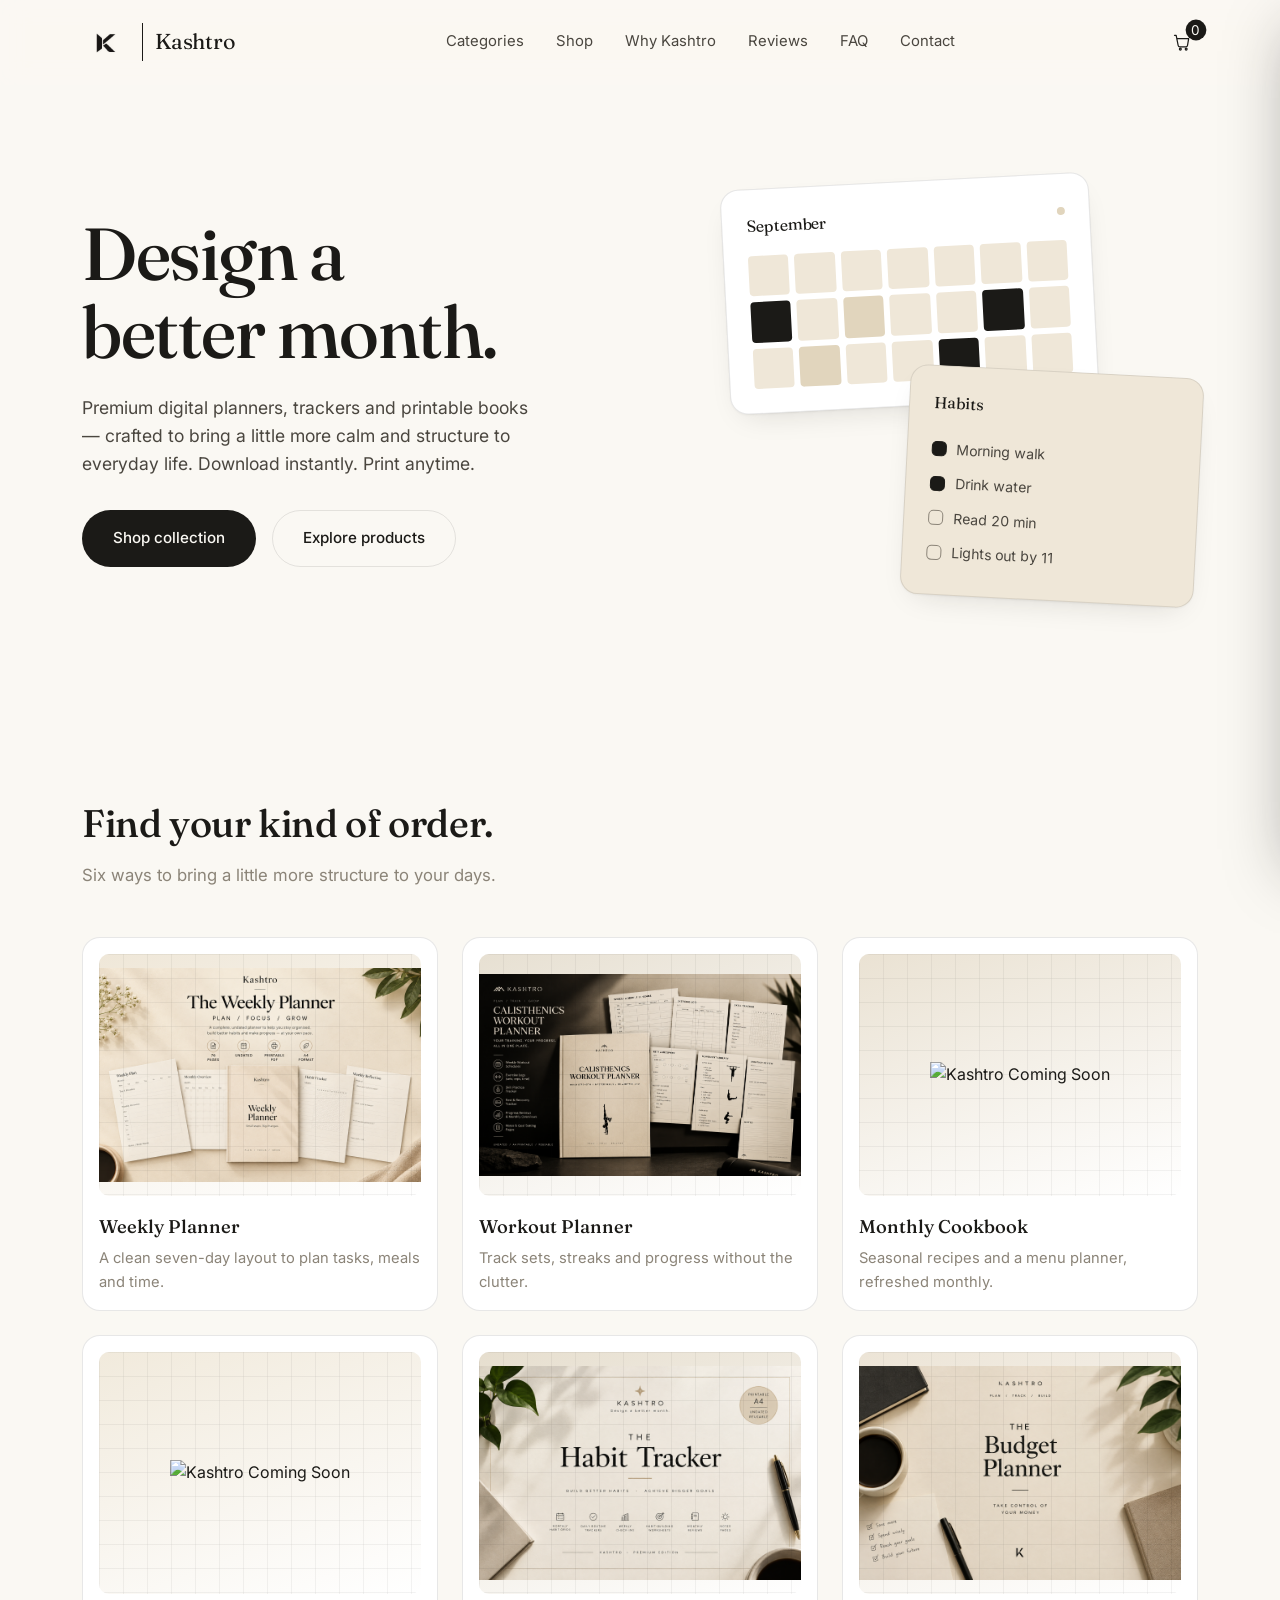
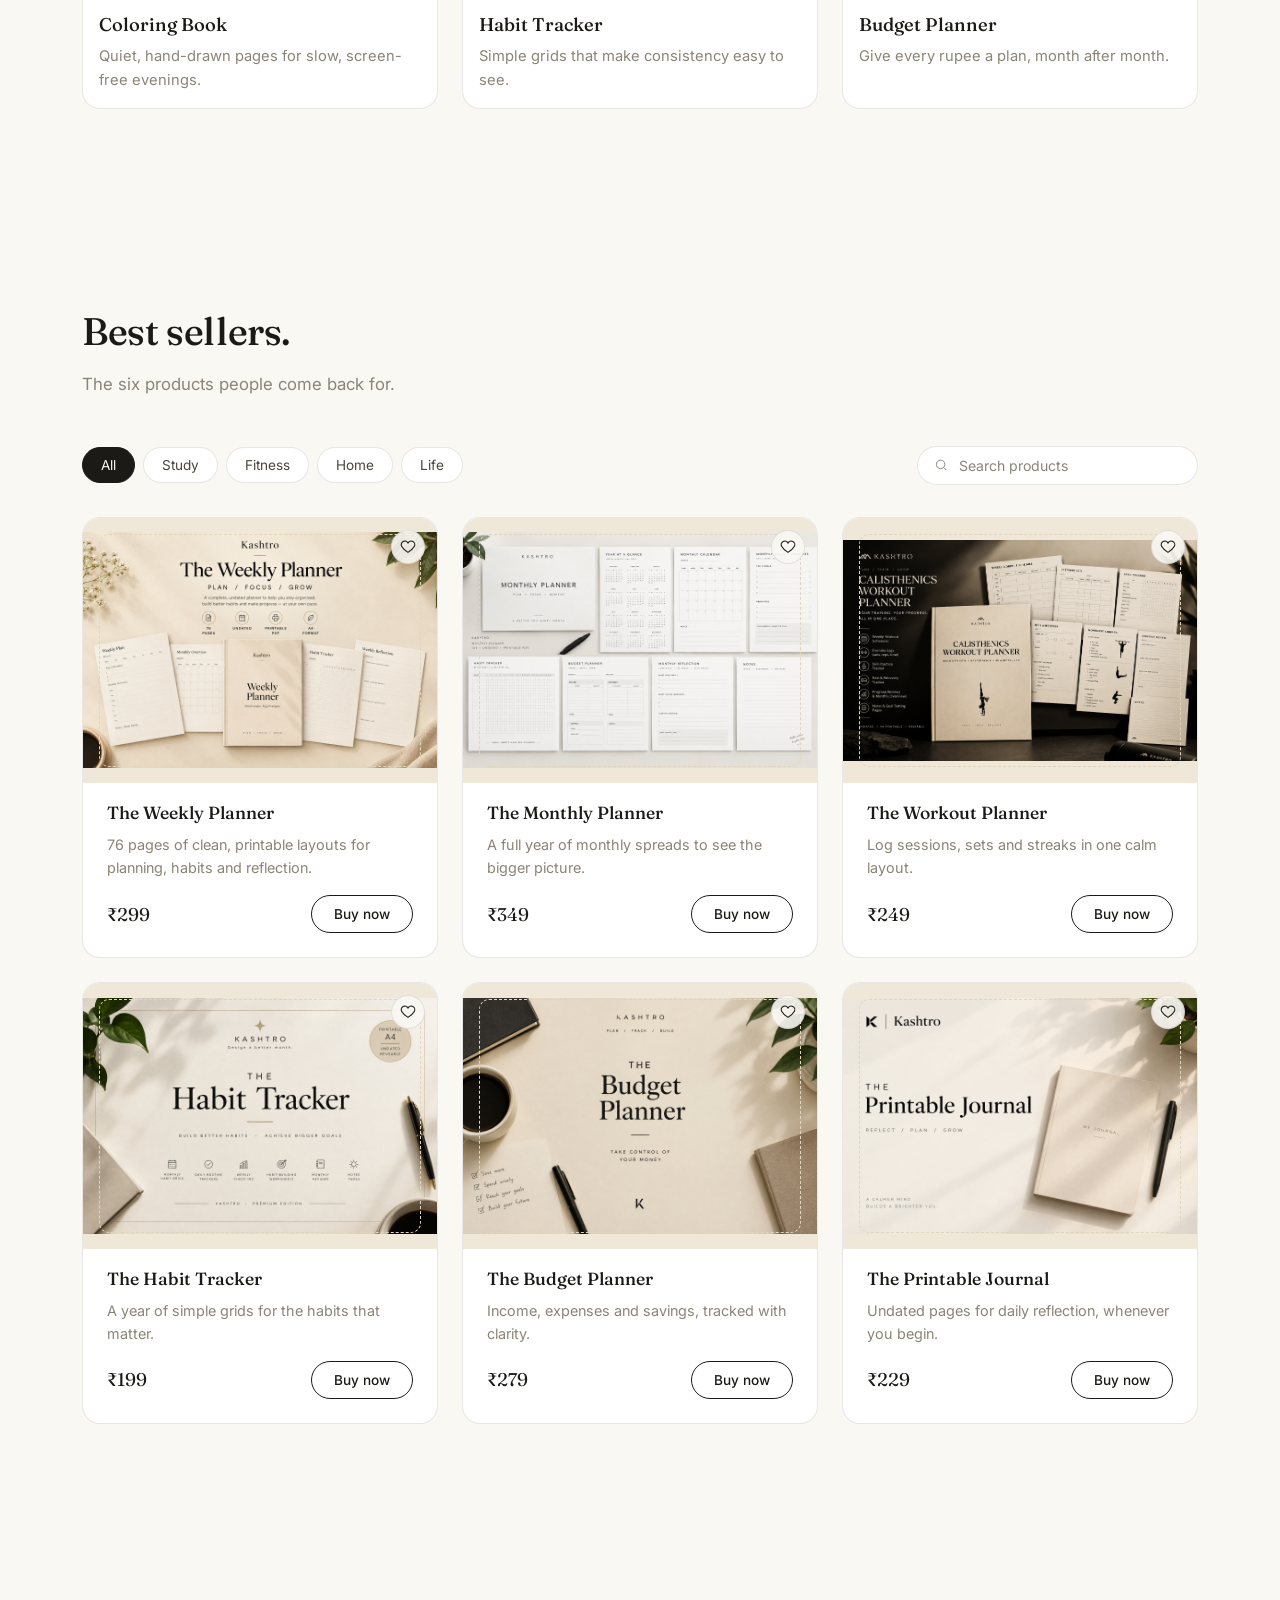
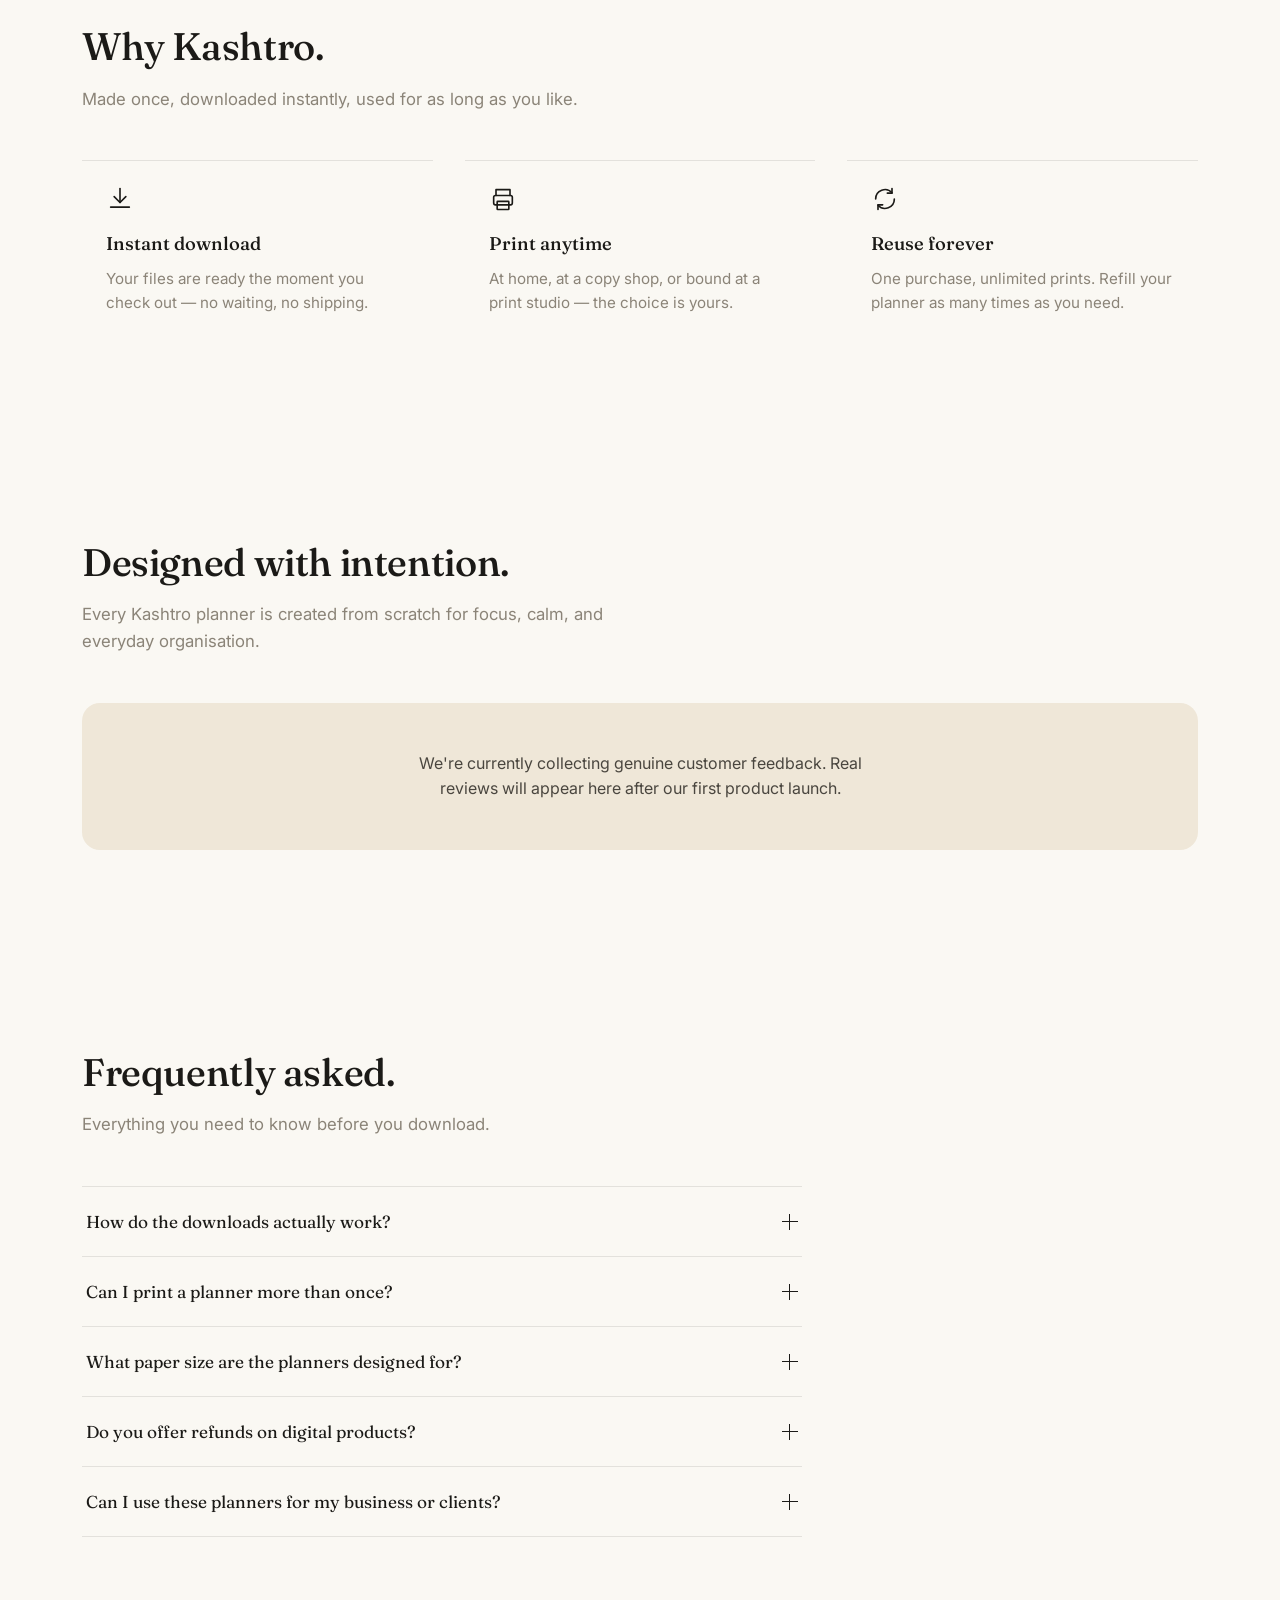
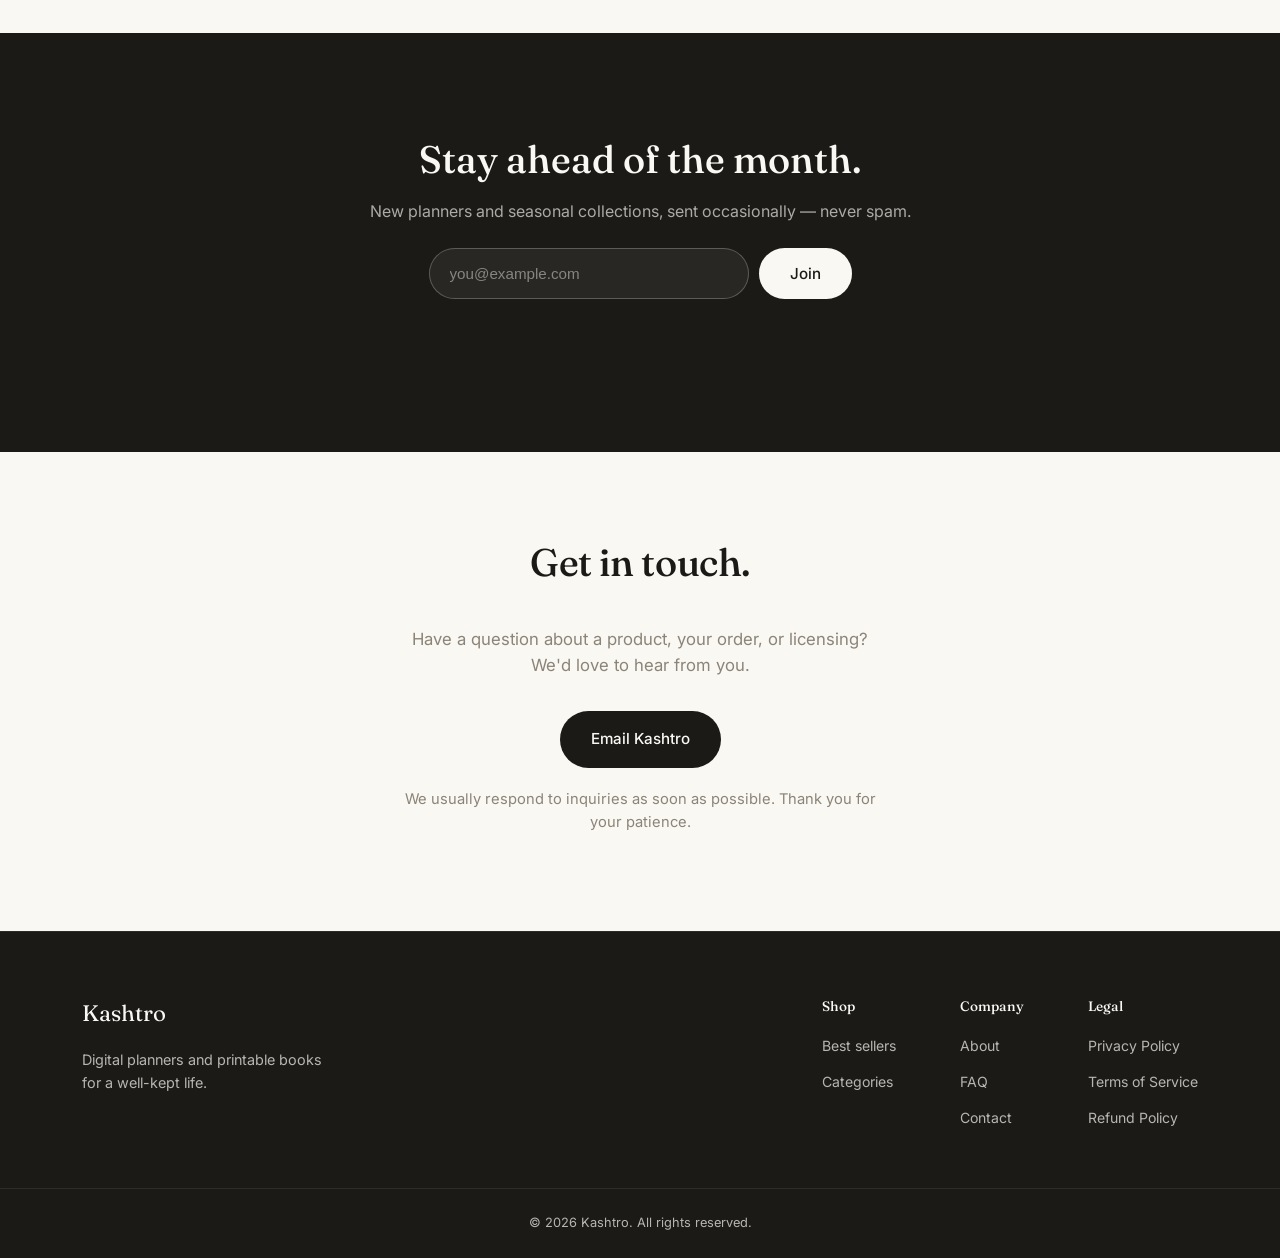
==== commit fc38ad71: "Replace placeholder labels with images in articles" ====
--- a/index.html
+++ b/index.html
@@ -126,7 +126,7 @@
 
         <article class="category-card reveal" data-goto-collection="home">
           <div class="category-image" style="--tint:#EAE2D3;">
-            <span class="placeholder-label">Image placeholder<br>Monthly Cookbook</span>
+            <img src="Coming-Soon.png" alt="Kashtro Coming Soon" class="explore-coming-soon">
           </div>
           <h3>Monthly Cookbook</h3>
           <p>Seasonal recipes and a menu planner, refreshed monthly.</p>
@@ -134,7 +134,7 @@
 
         <article class="category-card reveal" data-goto-collection="life">
           <div class="category-image" style="--tint:#F1EADC;">
-            <span class="placeholder-label">Image placeholder<br>Coloring Book</span>
+            <img src="Coming-Soon.png" alt="Kashtro Coming Soon" class="explore-coming-soon">
           </div>
           <h3>Coloring Book</h3>
           <p>Quiet, hand-drawn pages for slow, screen-free evenings.</p>
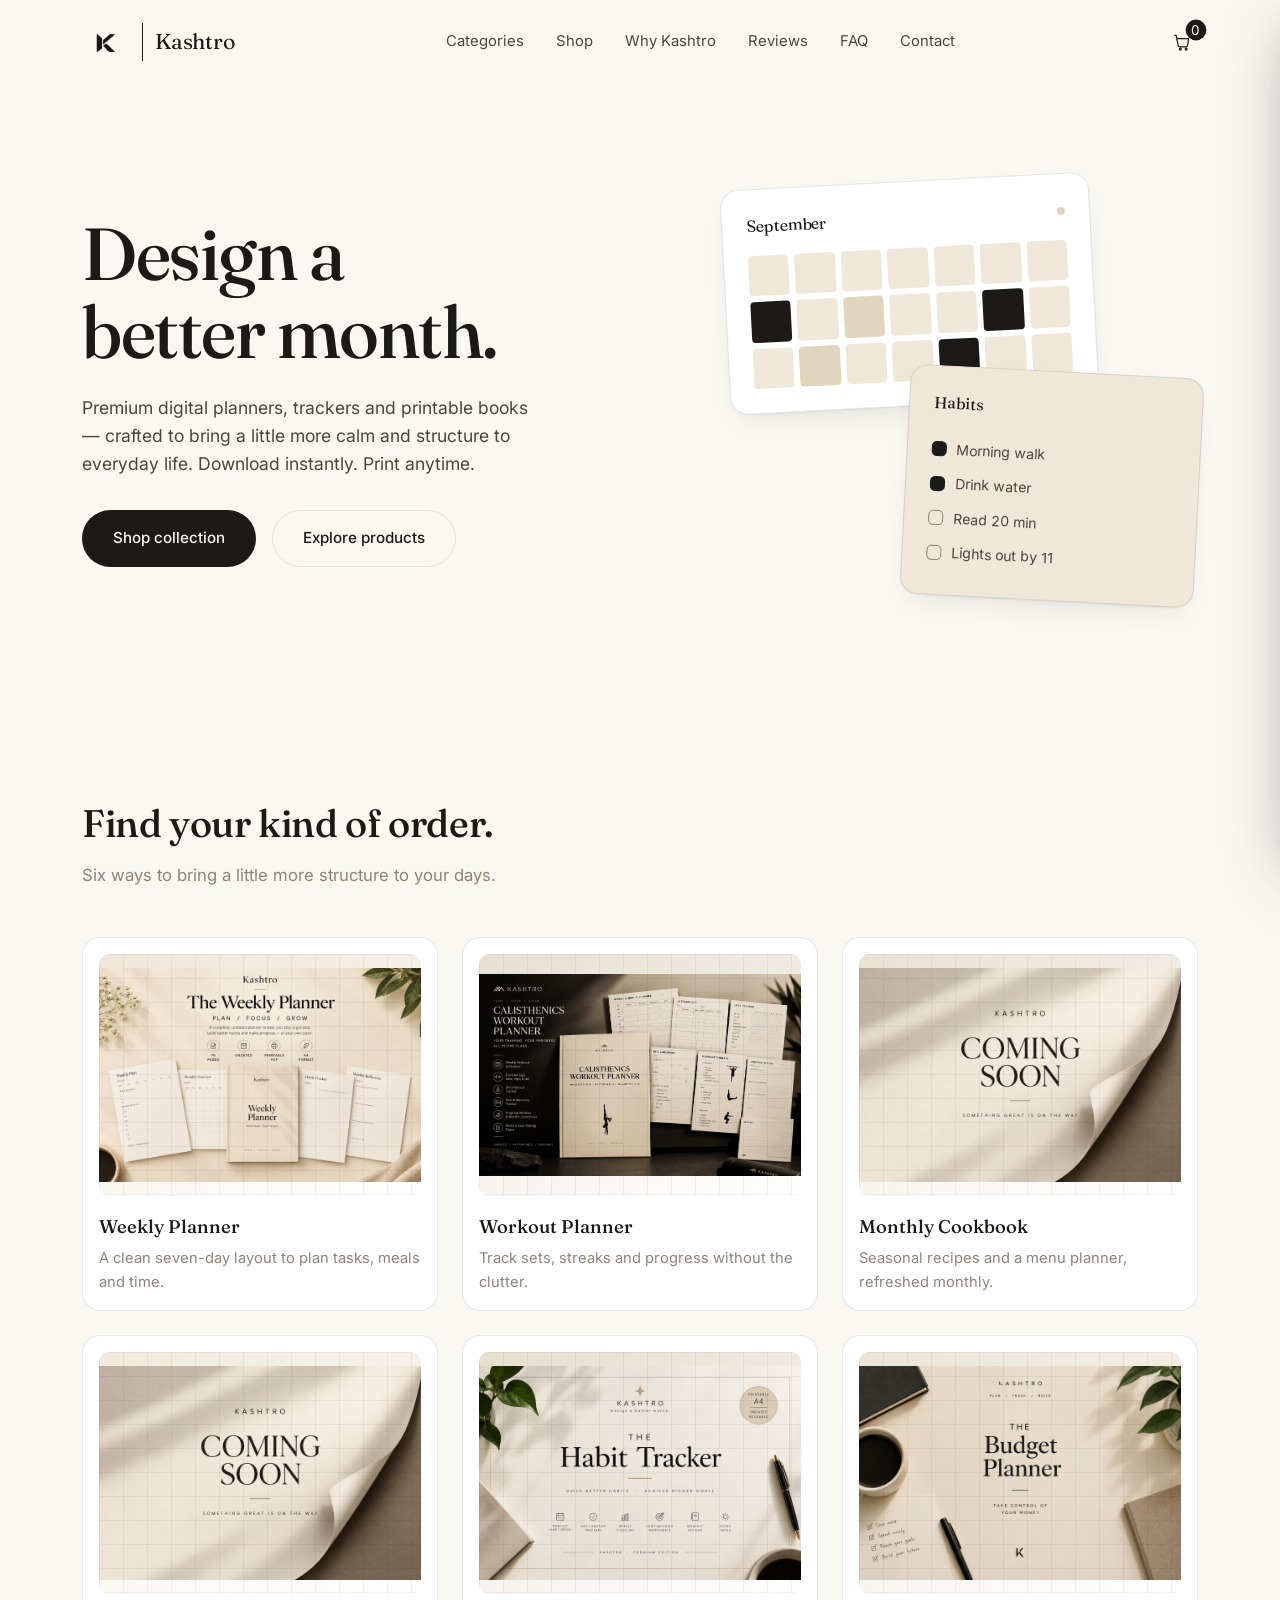
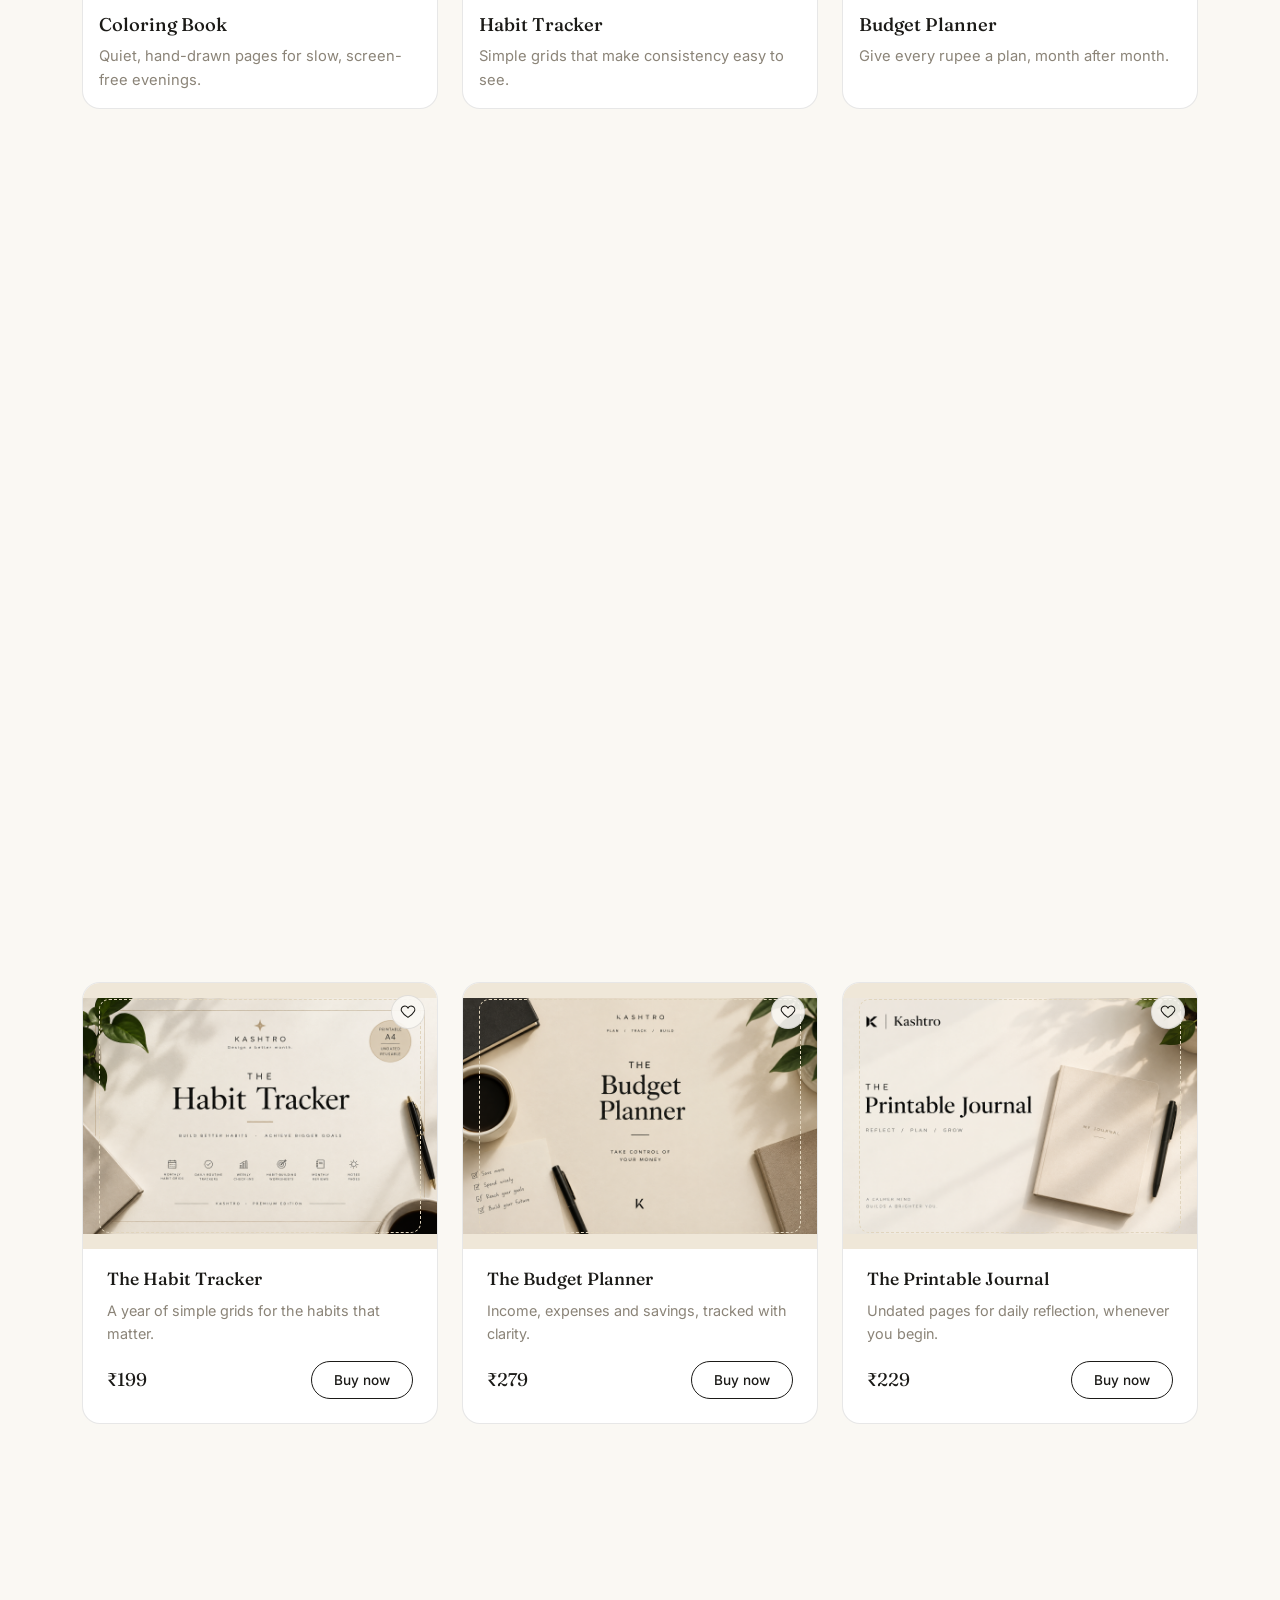
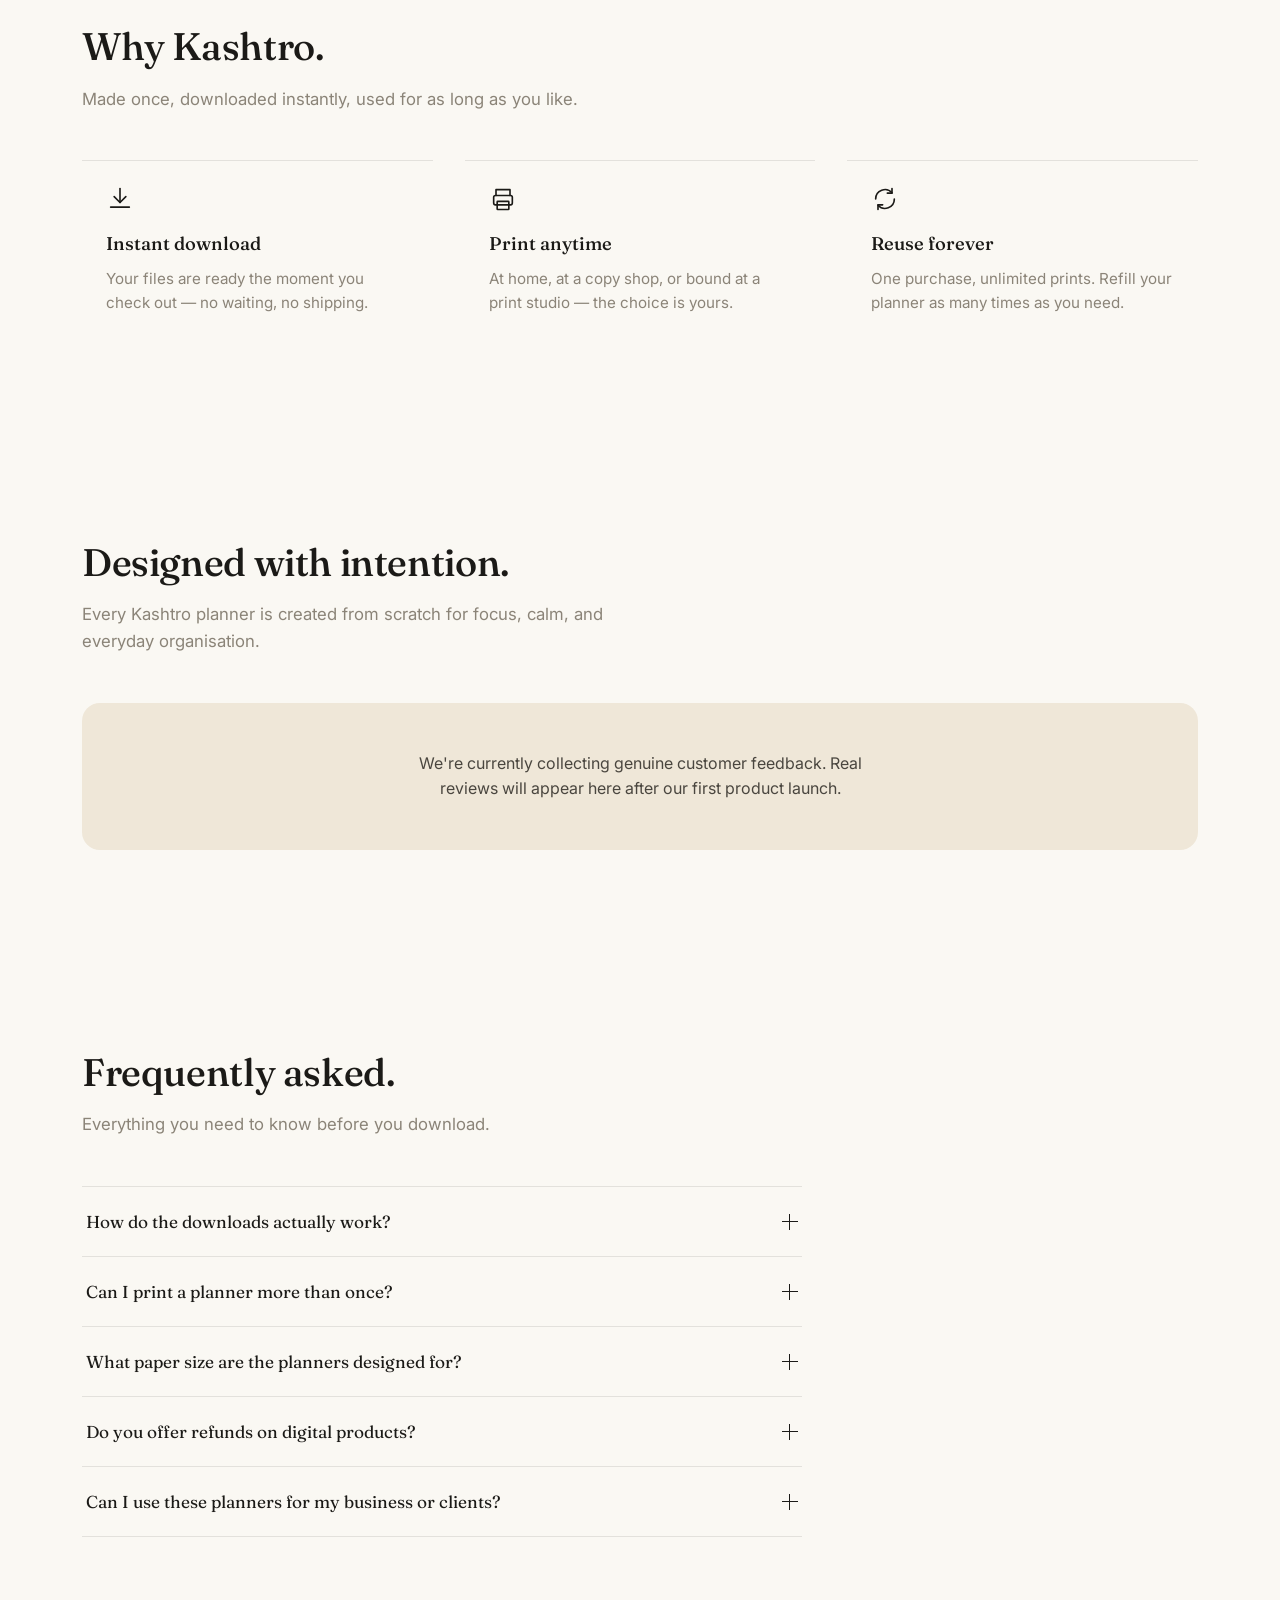
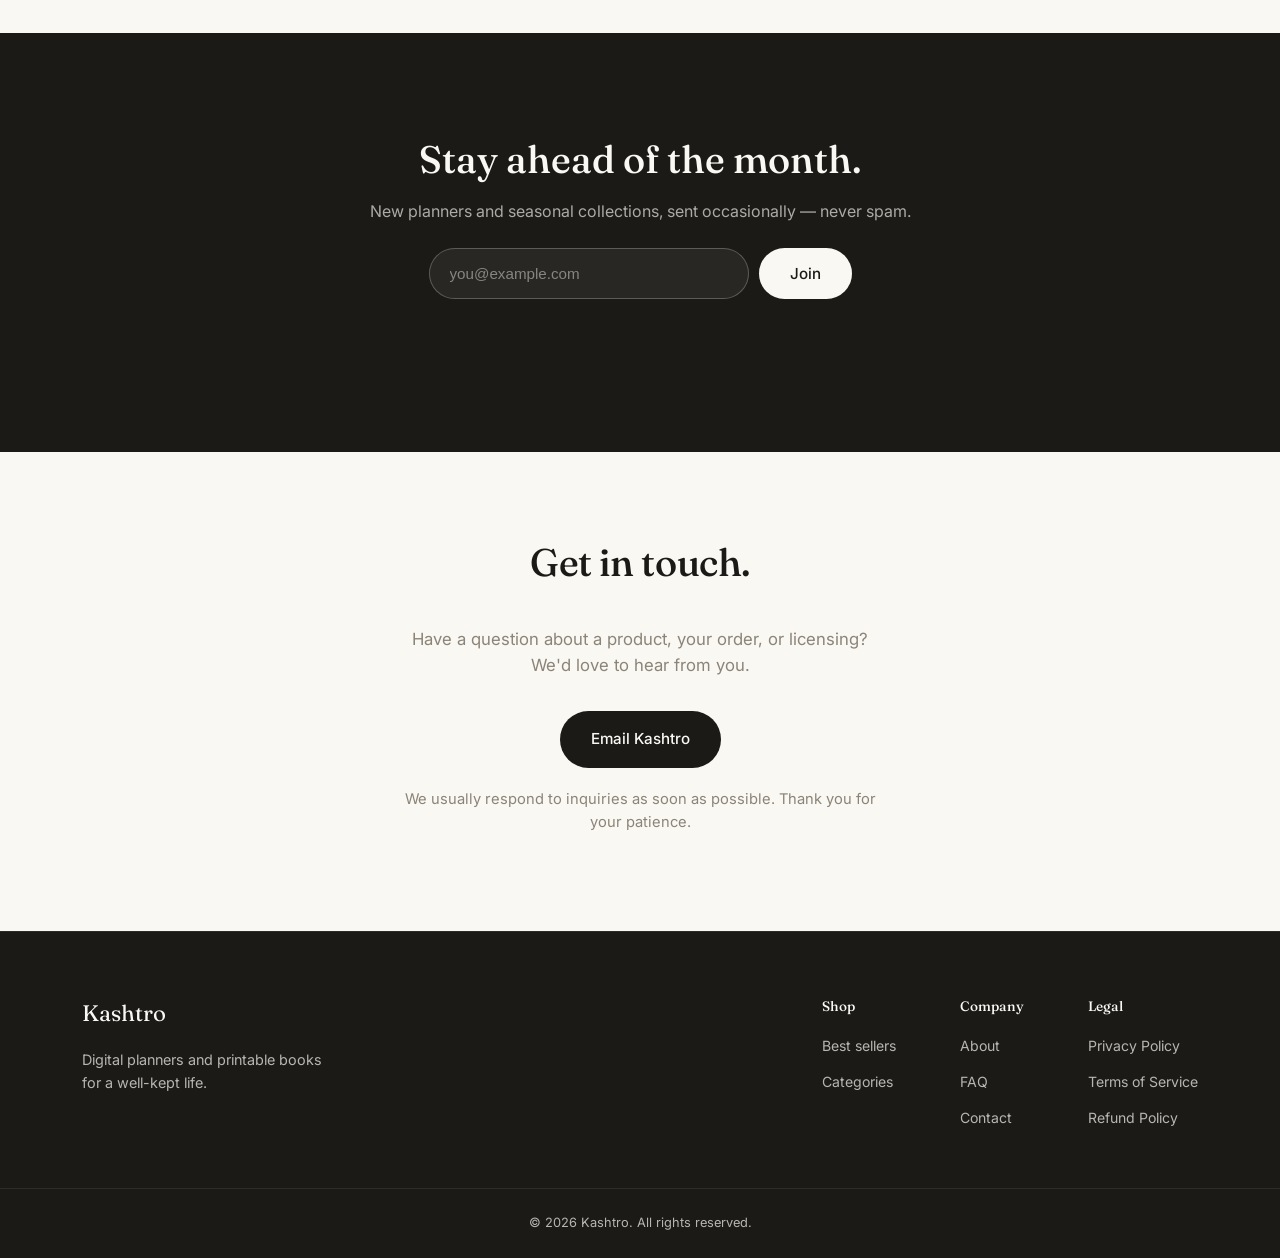
==== commit f3e748ad: "Add price in USD for product cards" ====
--- a/index.html
+++ b/index.html
@@ -188,7 +188,7 @@
 
       <div class="product-grid" id="productGrid">
 
-        <article class="product-card reveal" data-id="weekly-planner" data-product="The Weekly Planner" data-price="299" data-collections="study" tabindex="0">
+        <article class="product-card reveal" data-id="weekly-planner" data-product="The Weekly Planner" data-price="299" data-price-usd="4.99" data-collections="study" tabindex="0">
           <div class="product-image">
             <img src="Weekly-planner-cover.png" alt="Kashtro The Weekly Planner">
             <button class="fav-btn" data-fav aria-label="Save The Weekly Planner to favorites" aria-pressed="false">
@@ -205,7 +205,7 @@
           </div>
         </article>
 
-        <article class="product-card reveal" data-id="monthly-planner" data-product="The Monthly Planner" data-price="349" data-collections="study home" tabindex="0">
+        <article class="product-card reveal" data-id="monthly-planner" data-product="The Monthly Planner" data-price="349" data-price-usd="5.99" data-collections="study home" tabindex="0">
           <div class="product-image">
             <img src="Monthly-planner-cover.png" alt="Kashtro The Monthly Planner">
             <button class="fav-btn" data-fav aria-label="Save The Monthly Planner to favorites" aria-pressed="false">
@@ -222,7 +222,7 @@
           </div>
         </article>
 
-        <article class="product-card reveal" data-id="workout-planner" data-product="The Workout Planner" data-price="249" data-collections="fitness" tabindex="0">
+        <article class="product-card reveal" data-id="workout-planner" data-product="The Workout Planner" data-price="249" data-price-usd="4.49" data-collections="fitness" tabindex="0">
           <div class="product-image">
             <img src="Calisthenics-Workout-Planner-Cover.png" alt="Kashtro Calisthenics Workout Planner">
             <button class="fav-btn" data-fav aria-label="Save The Workout Planner to favorites" aria-pressed="false">
@@ -239,7 +239,7 @@
           </div>
         </article>
 
-        <article class="product-card reveal" data-id="habit-tracker" data-product="The Habit Tracker" data-price="199" data-collections="fitness life" tabindex="0">
+        <article class="product-card reveal" data-id="habit-tracker" data-product="The Habit Tracker" data-price="199" data-price-usd="3.99" data-collections="fitness life" tabindex="0">
           <div class="product-image">
             <img src="Habit-Tracker-Cover.png" alt="Kashtro The Habit Tracker">
             <button class="fav-btn" data-fav aria-label="Save The Habit Tracker to favorites" aria-pressed="false">
@@ -256,7 +256,7 @@
           </div>
         </article>
 
-        <article class="product-card reveal" data-id="budget-planner" data-product="The Budget Planner" data-price="279" data-collections="home" tabindex="0">
+        <article class="product-card reveal" data-id="budget-planner" data-product="The Budget Planner" data-price="279" data-price-usd="4.49" data-collections="home" tabindex="0">
           <div class="product-image">
             <img src="Budget-Planner-Cover.png" alt="Kashtro The Budget Planner">
             <button class="fav-btn" data-fav aria-label="Save The Budget Planner to favorites" aria-pressed="false">
@@ -273,7 +273,7 @@
           </div>
         </article>
 
-        <article class="product-card reveal" data-id="printable-journal" data-product="The Printable Journal" data-price="229" data-collections="study life" tabindex="0">
+        <article class="product-card reveal" data-id="printable-journal" data-product="The Printable Journal" data-price="229" data-price-usd="3.99" data-collections="study life" tabindex="0">
           <div class="product-image">
             <img src="Printable-Journal-cover.png" alt="Kashtro The Printable Journal">
             <button class="fav-btn" data-fav aria-label="Save The Printable Journal to favorites" aria-pressed="false">
--- a/style.css
+++ b/style.css
@@ -1392,3 +1392,11 @@
   background-color: currentColor;
   flex-shrink: 0;
 }
+
+.explore-coming-soon {
+  display: block;
+  width: 100%;
+  height: auto;
+  object-fit: contain;
+  background: #faf8f3;
+}
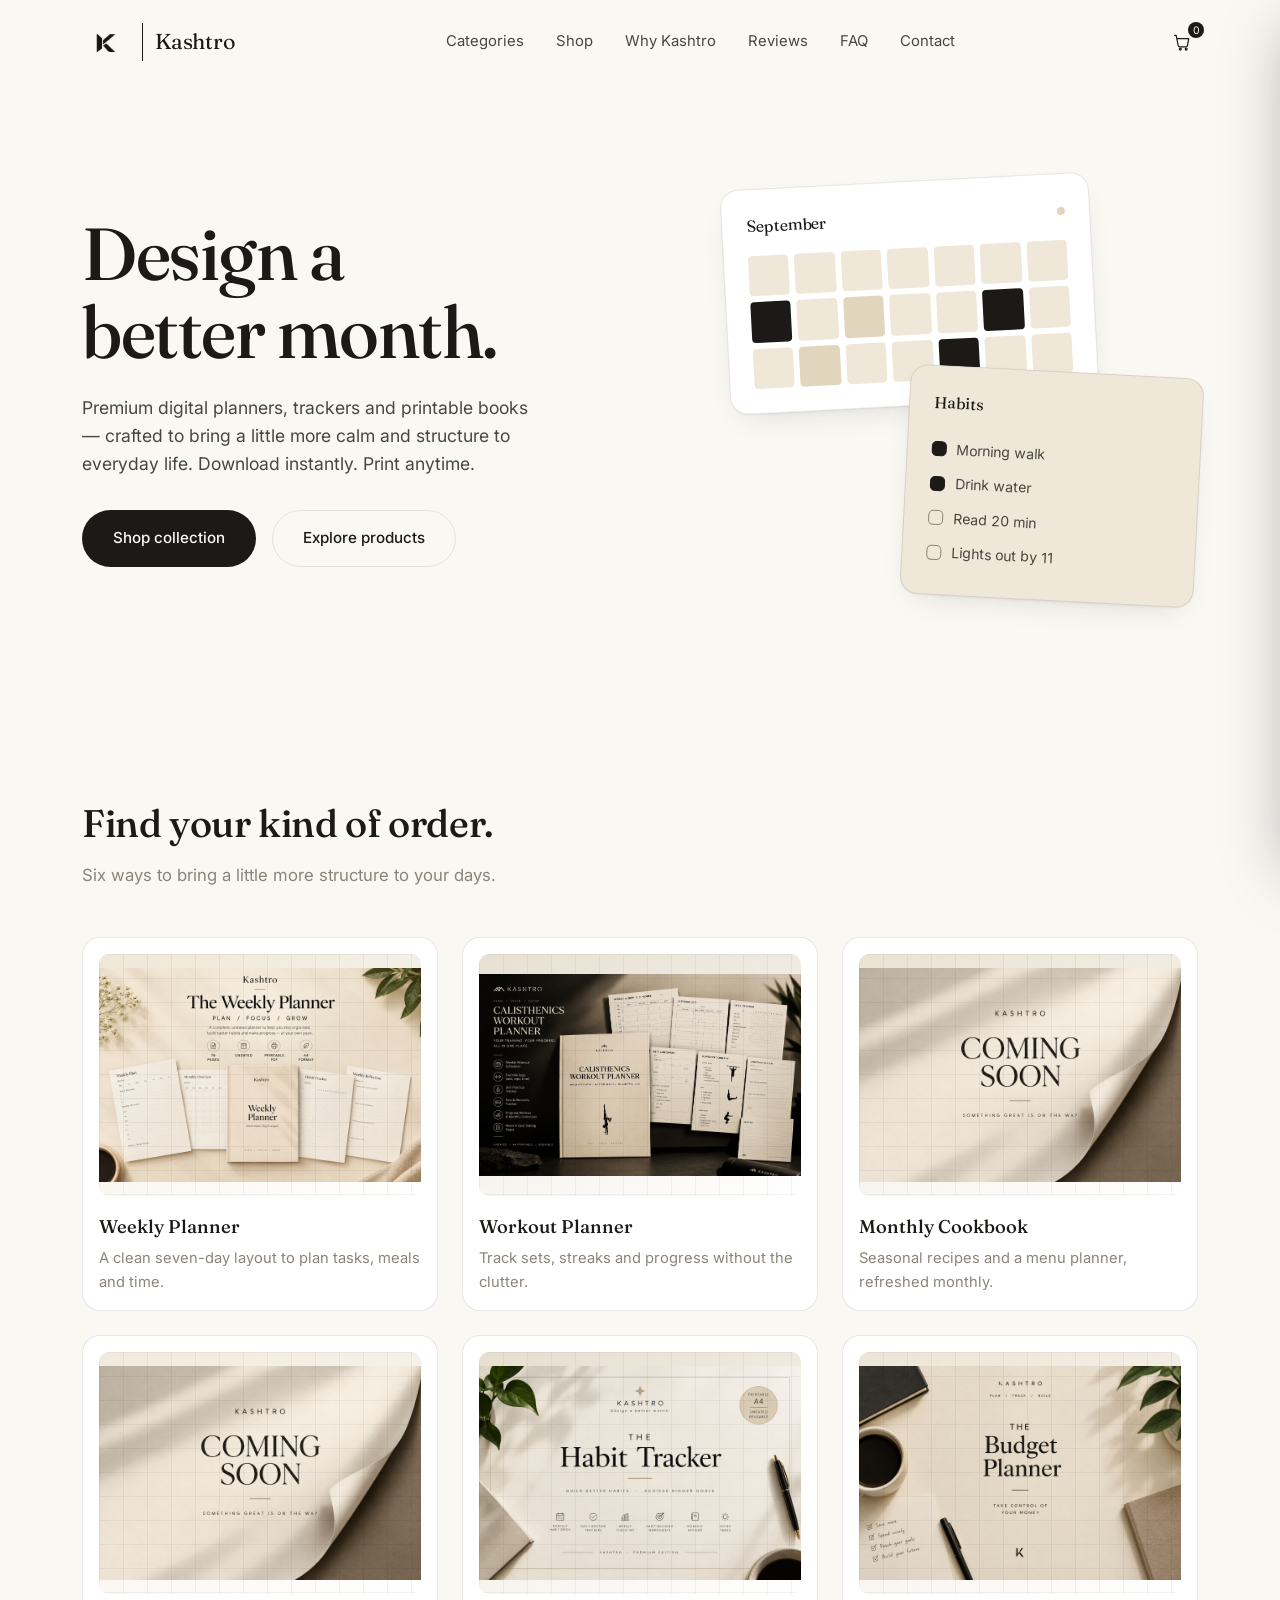
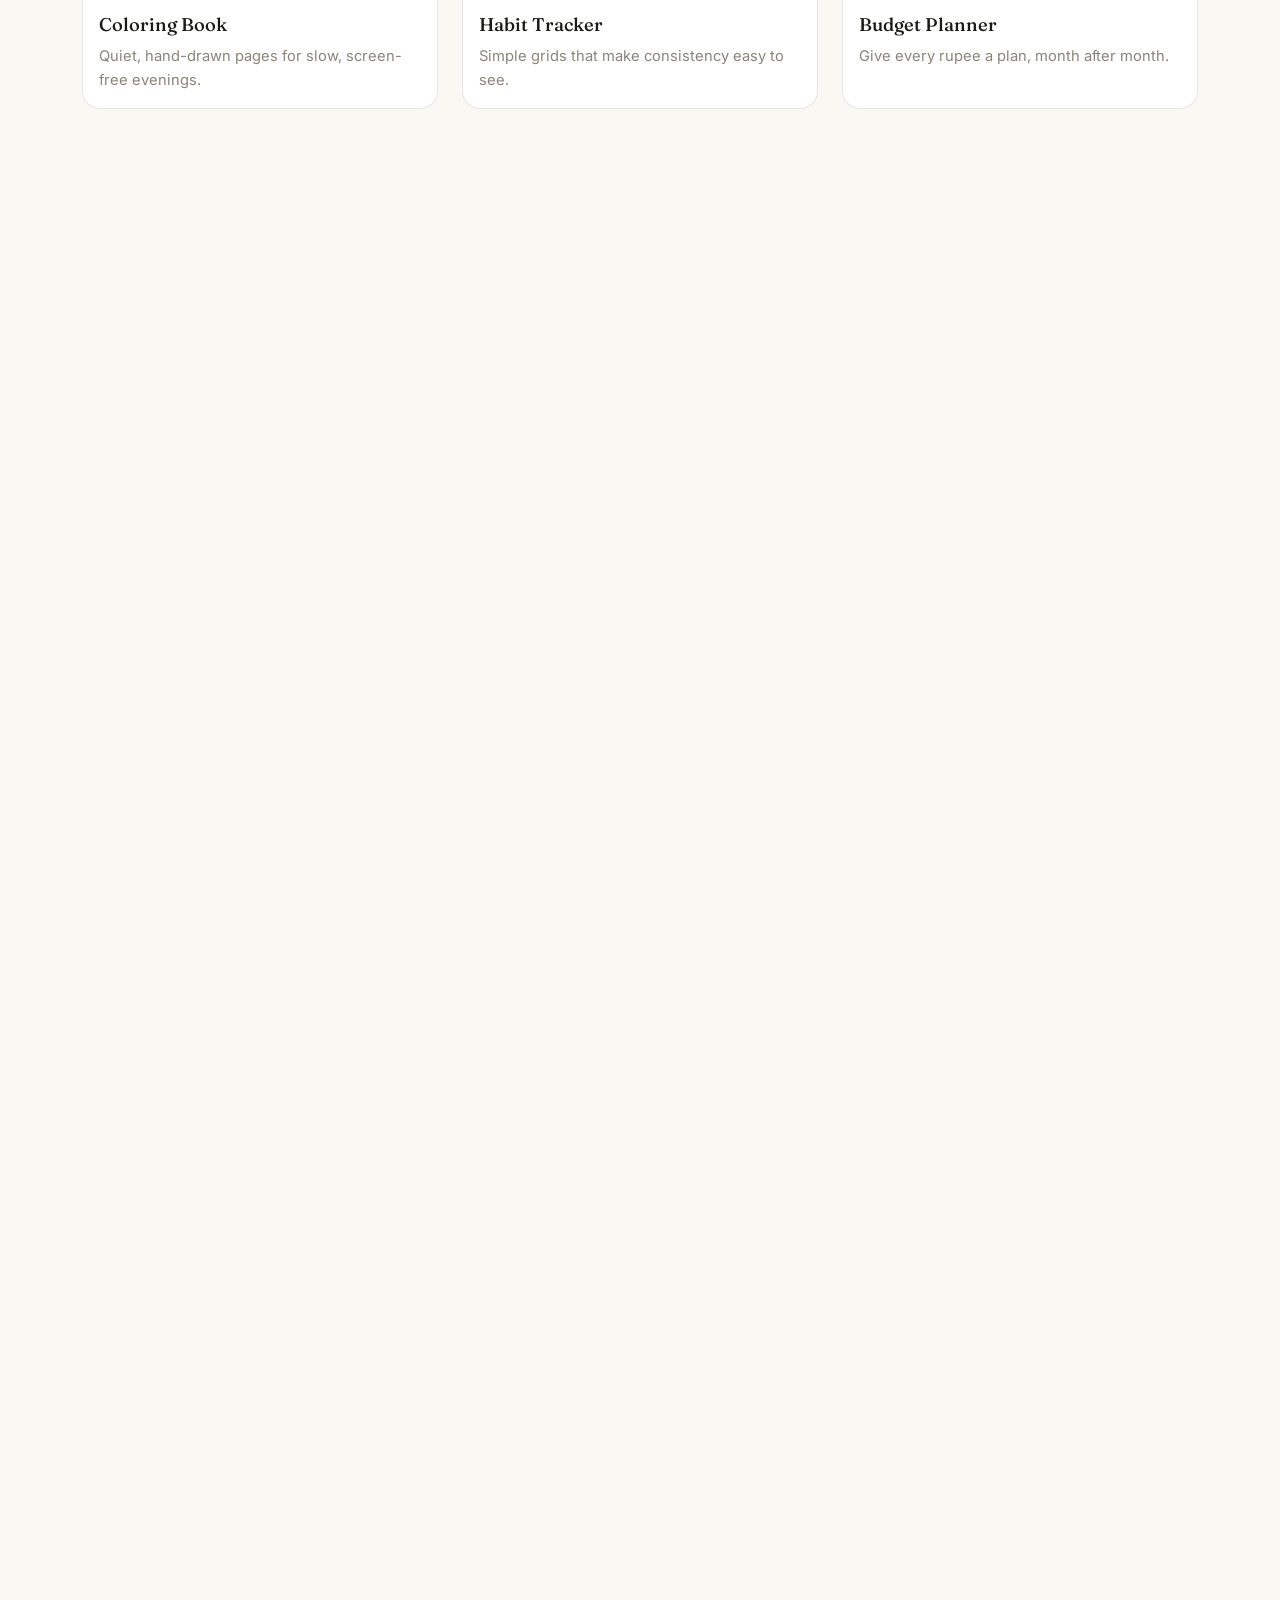
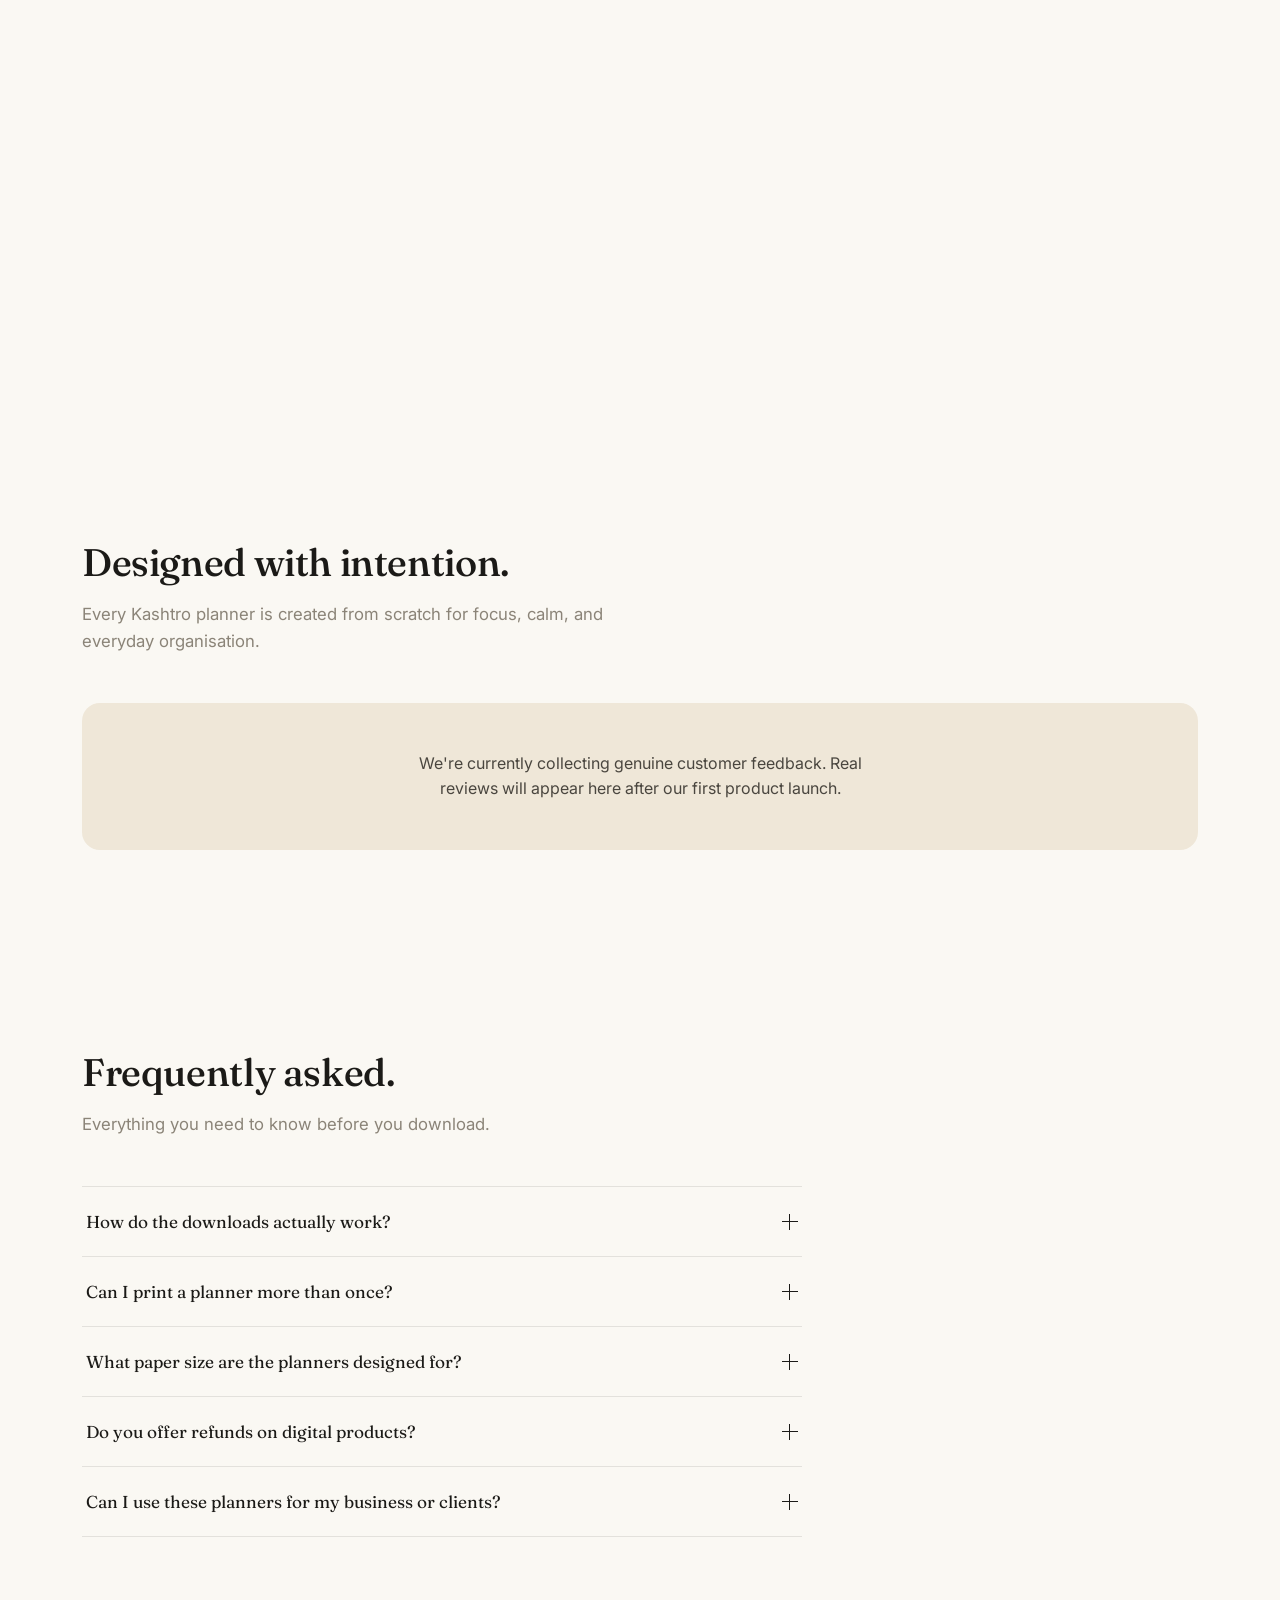
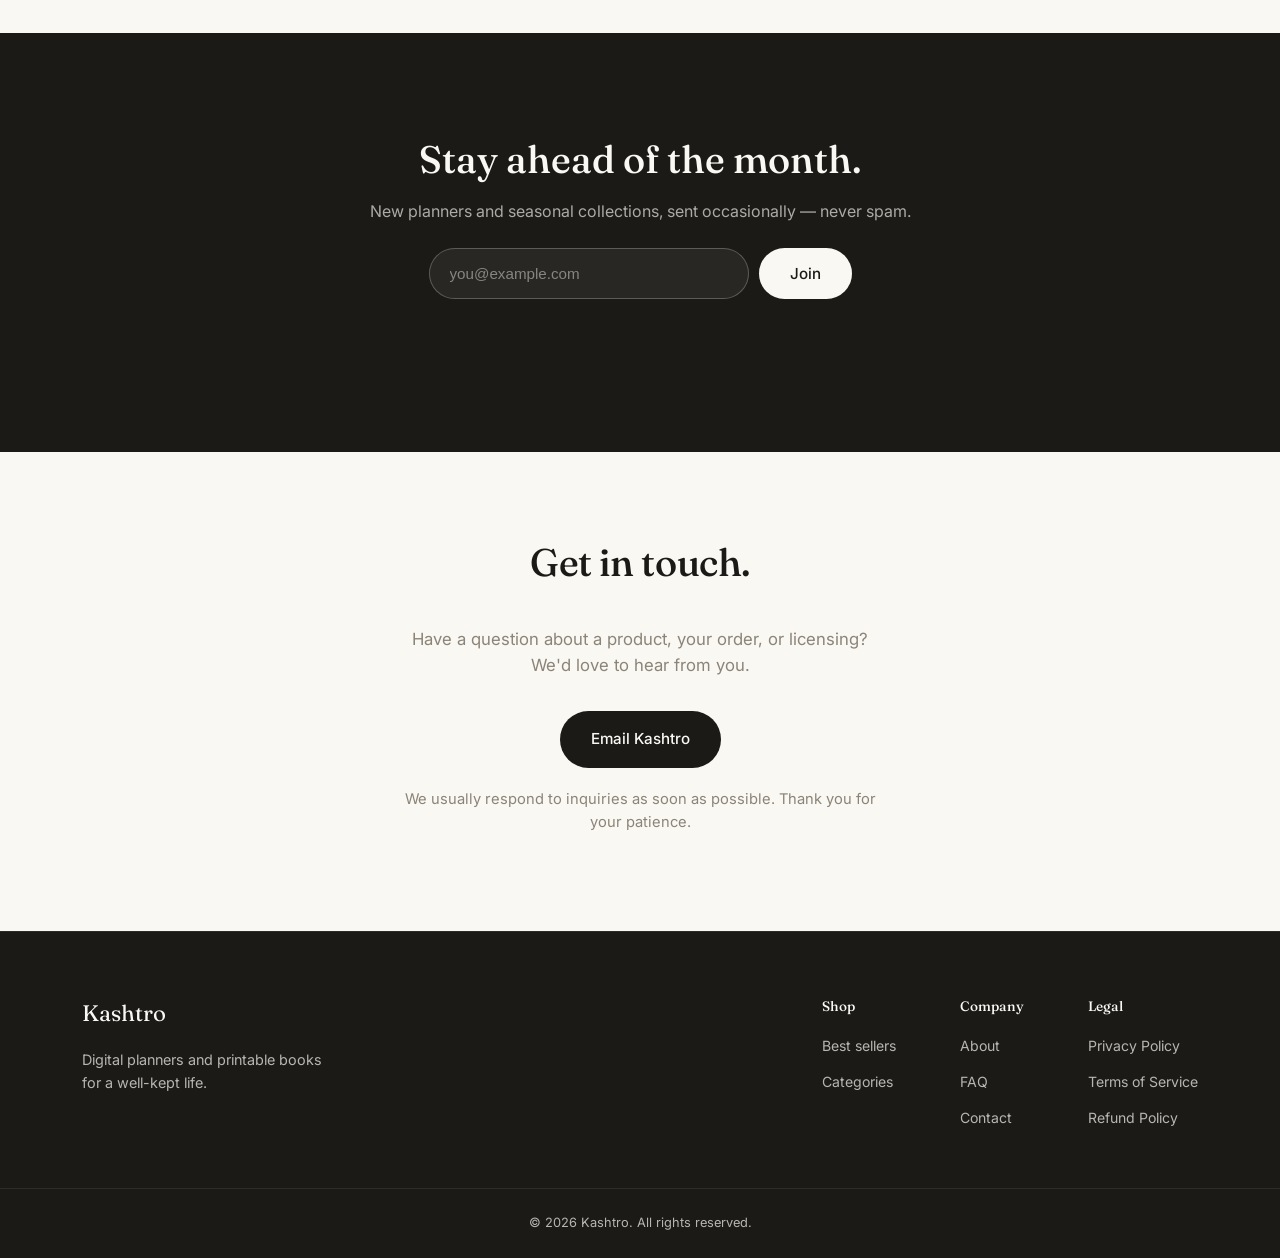
==== commit 2a82cfa5: "Add data-price-id attribute to price span" ====
--- a/index.html
+++ b/index.html
@@ -199,7 +199,7 @@
             <h3>The Weekly Planner</h3>
             <p>76 pages of clean, printable layouts for planning, habits and reflection.</p>
             <div class="product-foot">
-              <span class="price">₹299</span>
+              <span class="price" data-price-id="weekly-planner">₹299</span>
               <button class="btn btn-buy" data-buy>Buy now</button>
             </div>
           </div>
@@ -581,3 +581,4 @@
   <script src="script.js"></script>
 </body>
 </html>
+
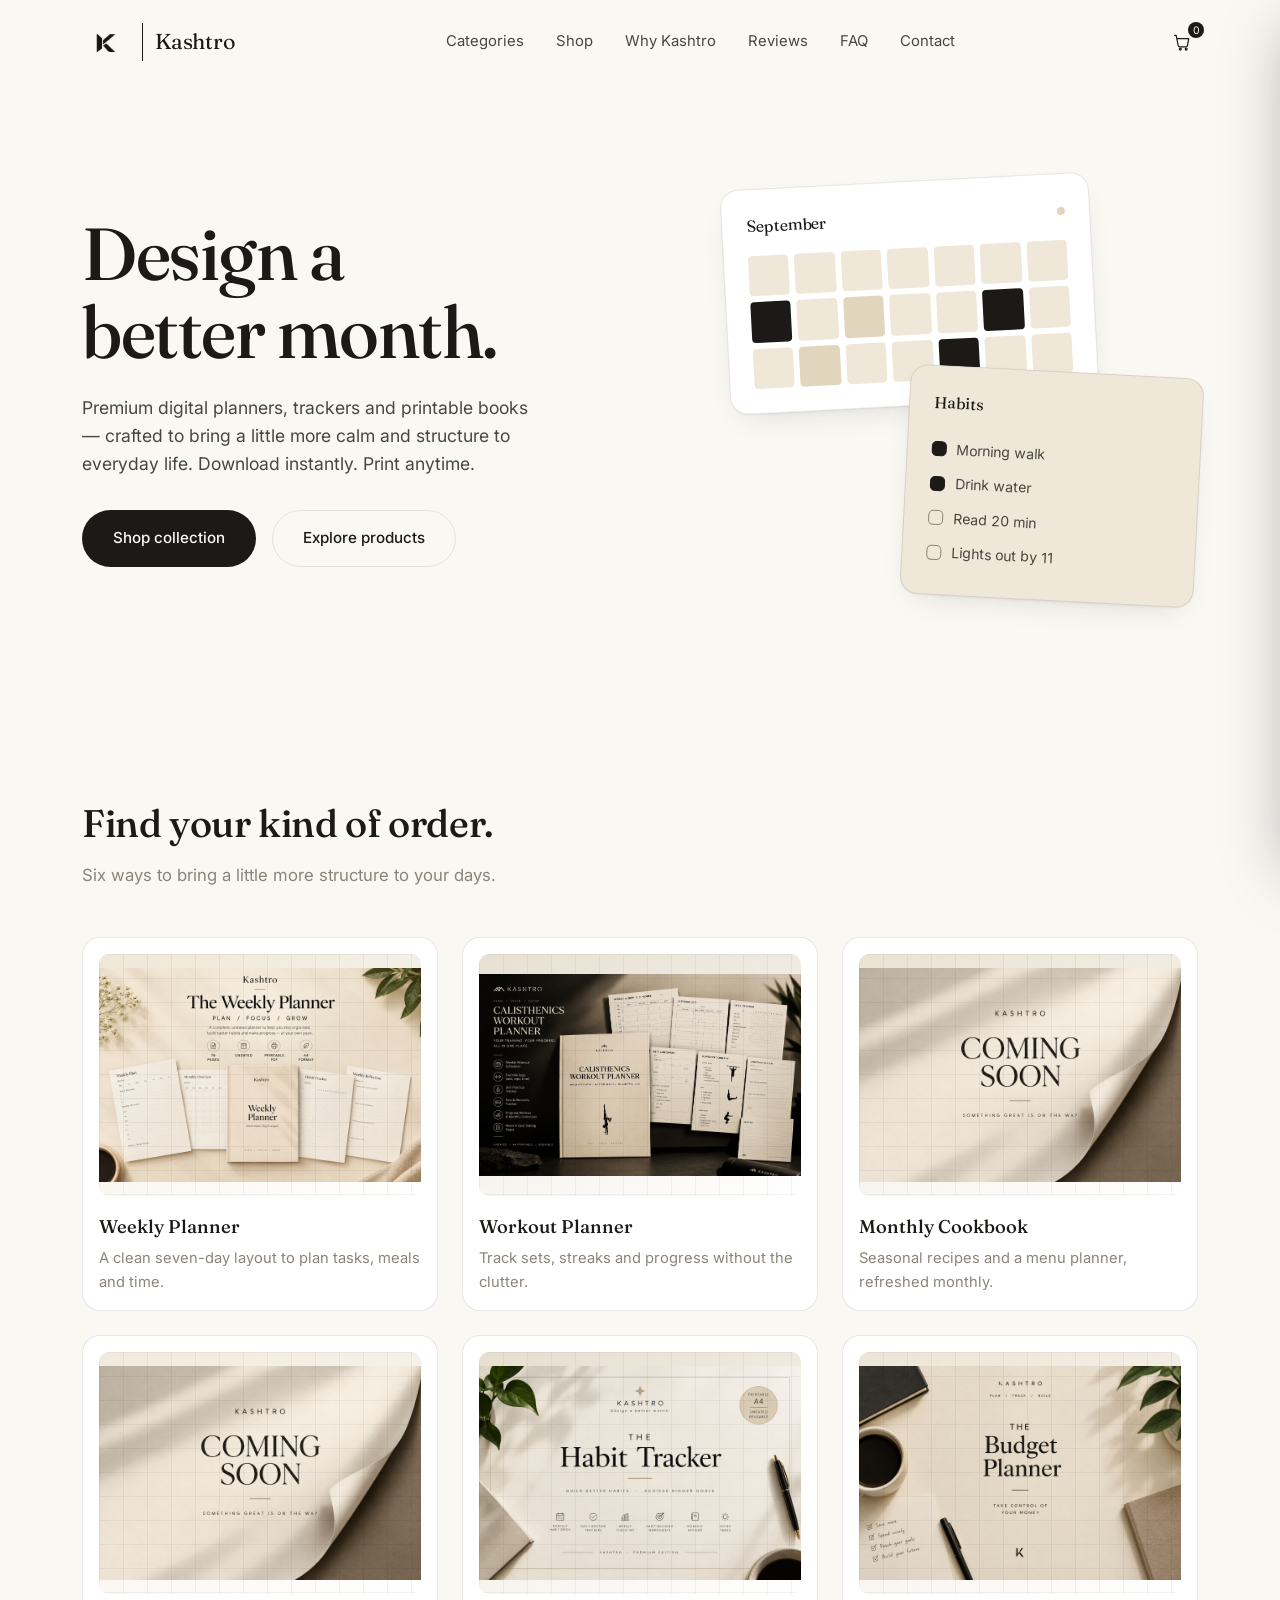
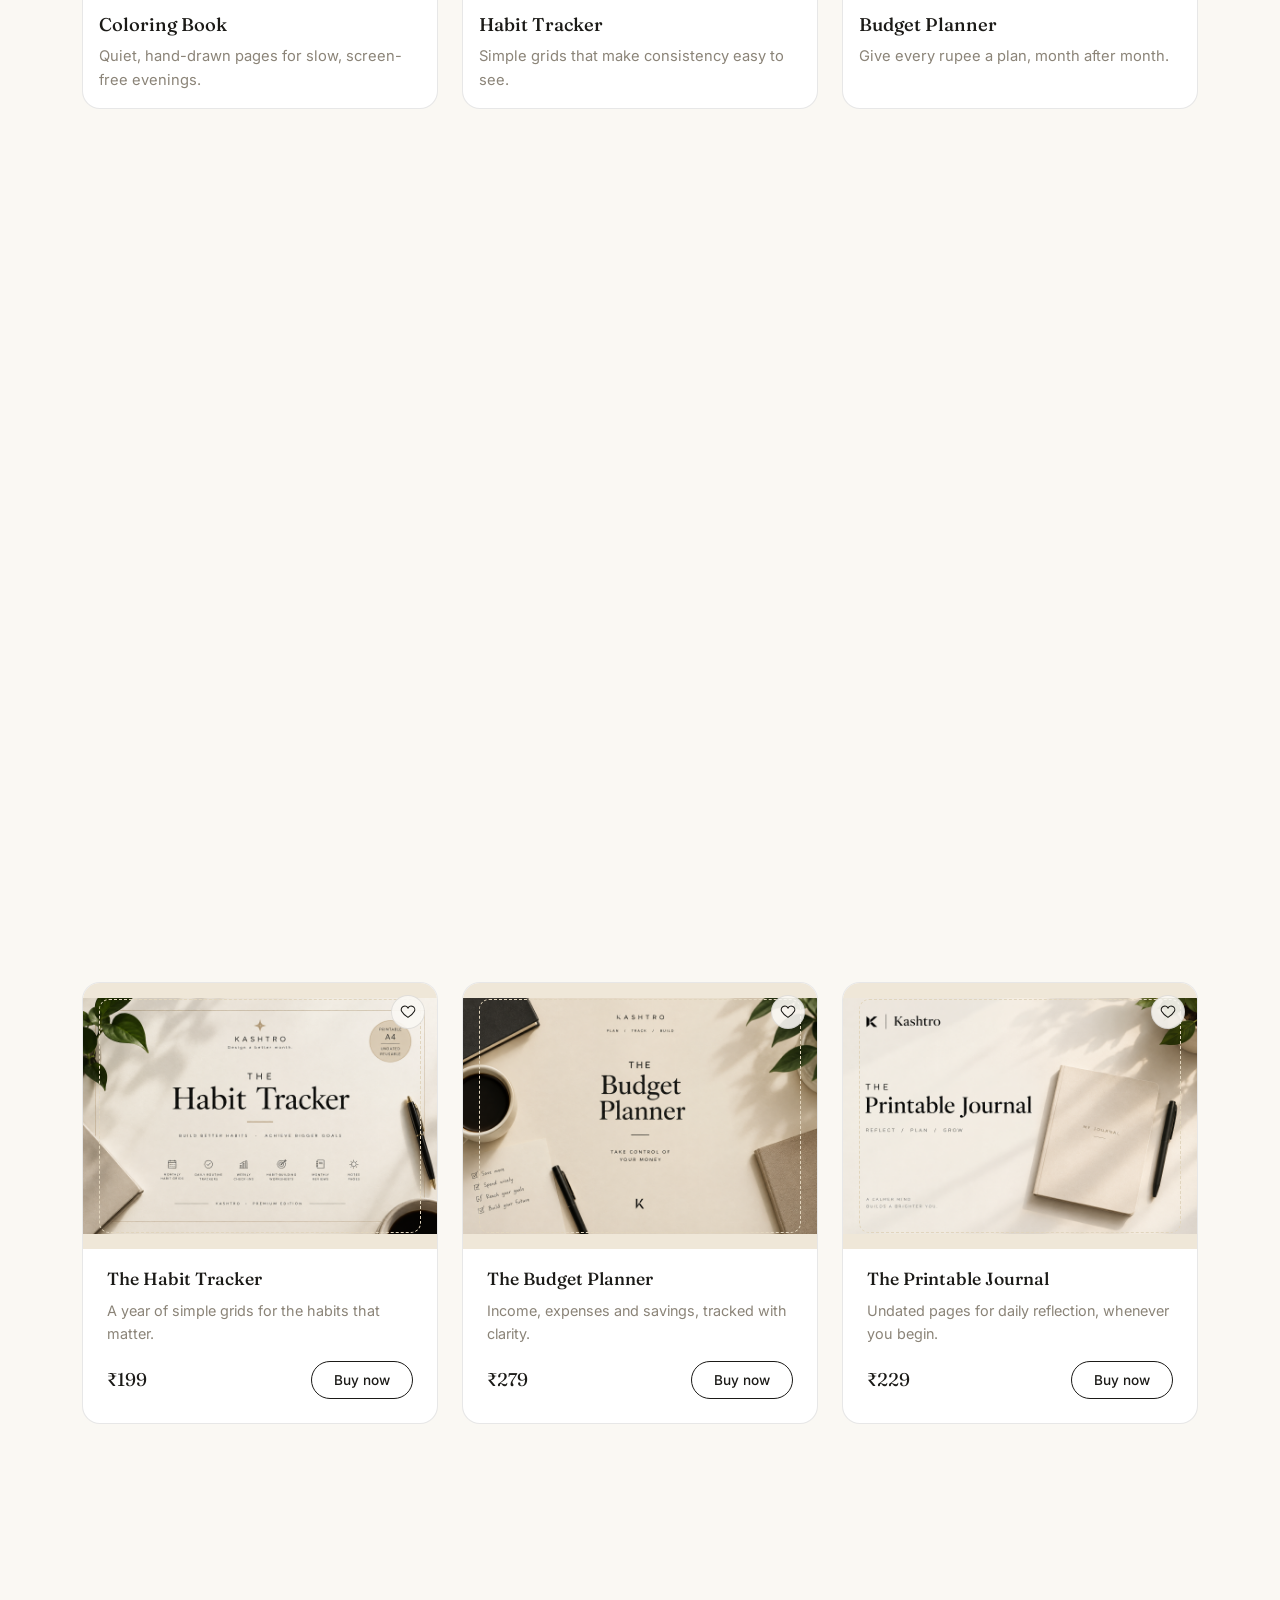
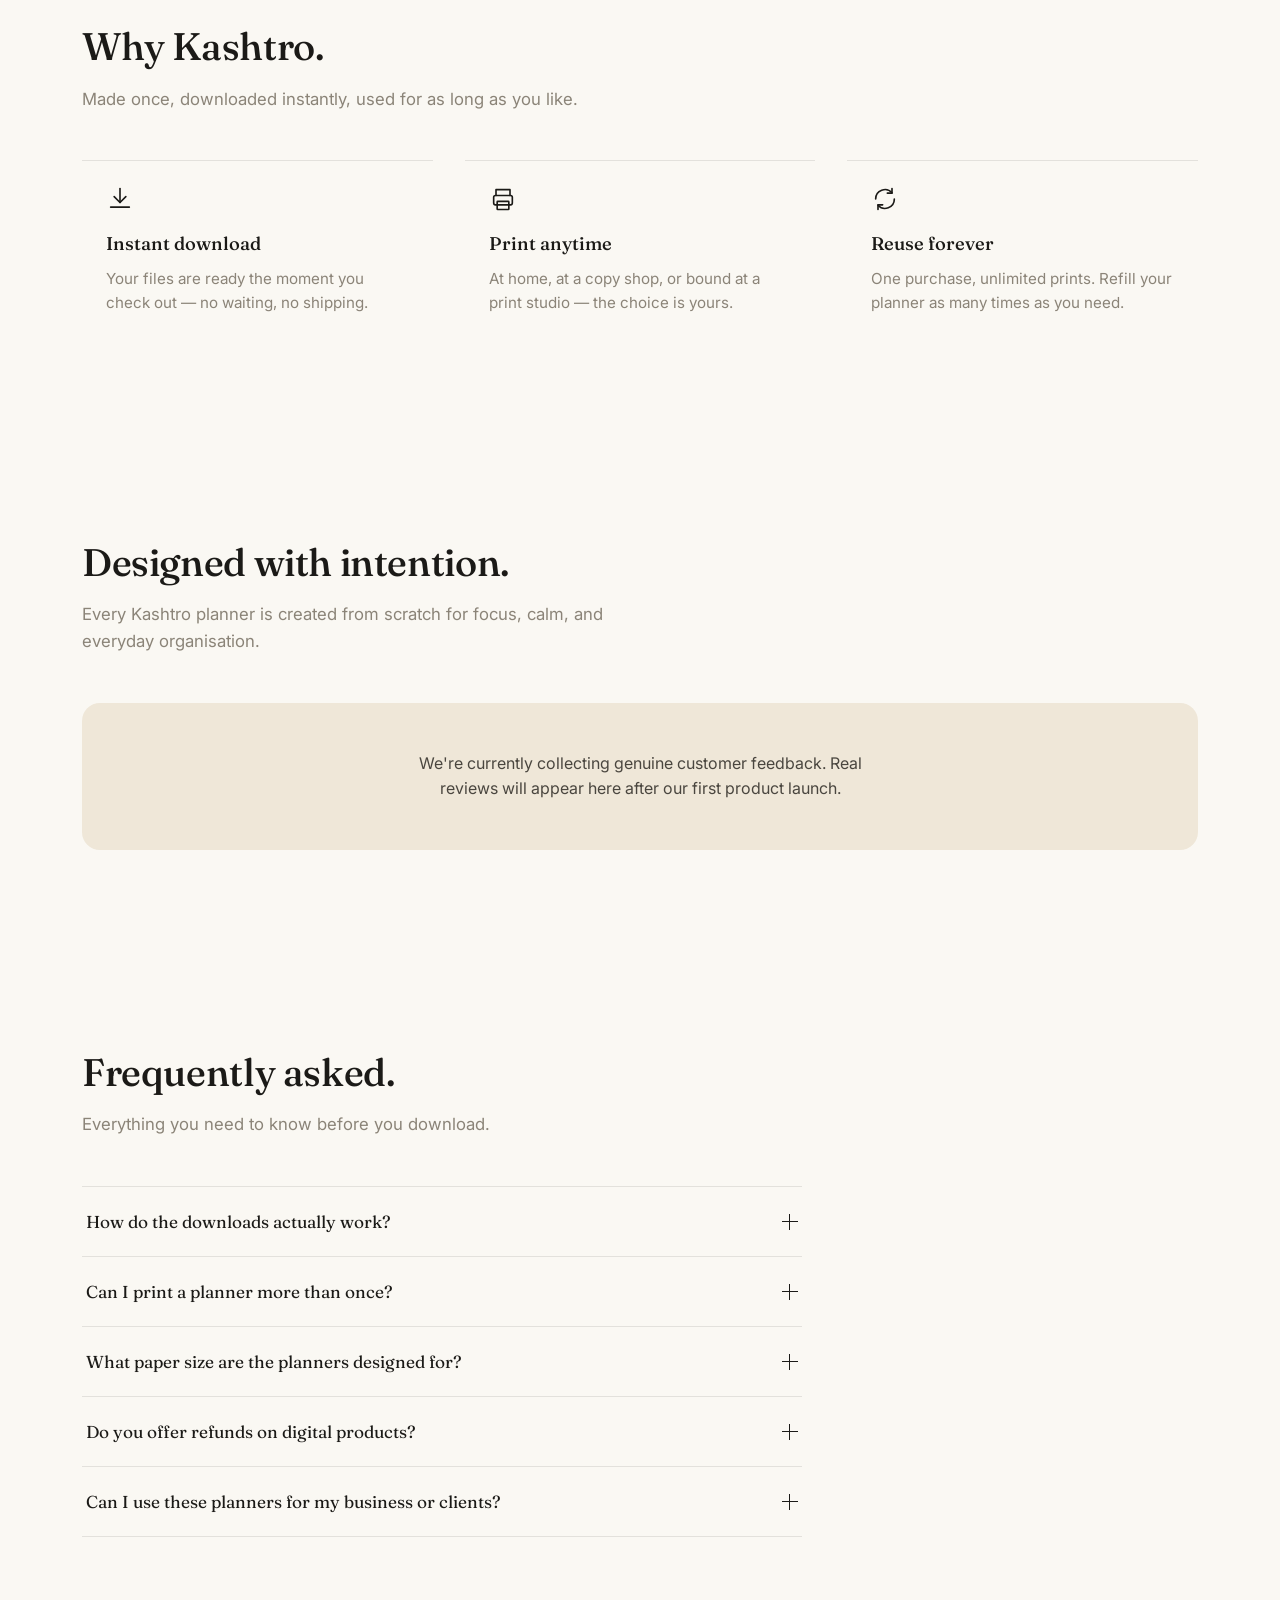
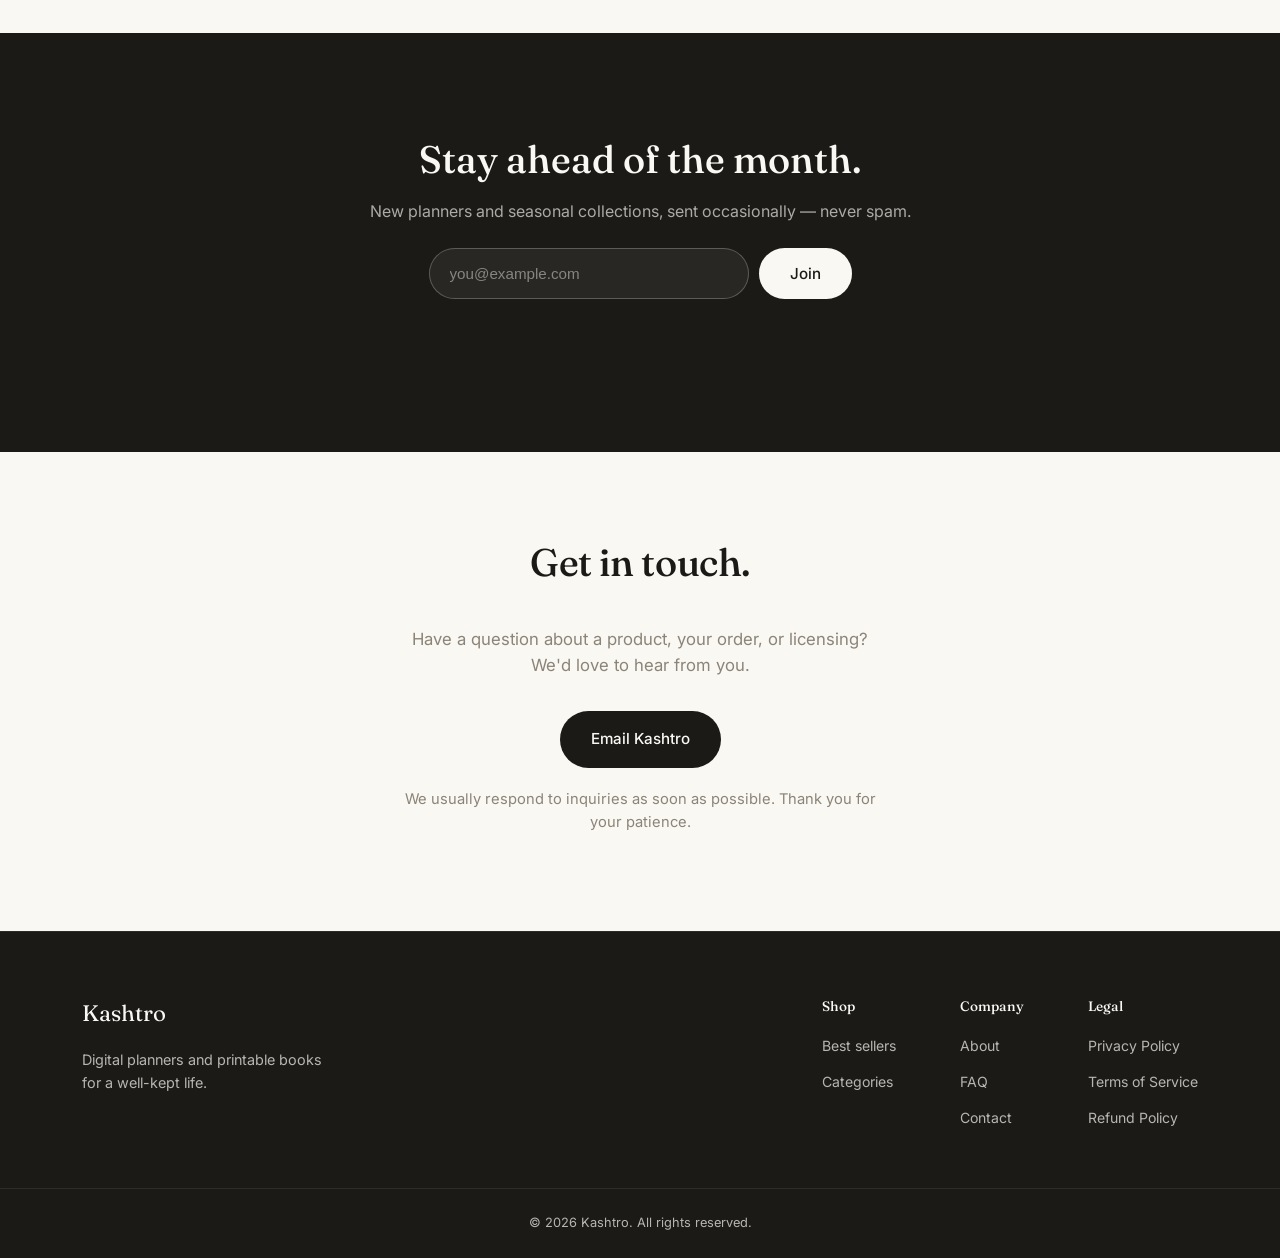
==== commit f98f33c9: "Add data-price-id to product price spans Updated price spans to include data-price-id attributes for" ====
--- a/index.html
+++ b/index.html
@@ -216,7 +216,7 @@
             <h3>The Monthly Planner</h3>
             <p>A full year of monthly spreads to see the bigger picture.</p>
             <div class="product-foot">
-              <span class="price">₹349</span>
+              <span class="price" data-price-id="monthly-planner">₹349</span>
               <button class="btn btn-buy" data-buy>Buy now</button>
             </div>
           </div>
@@ -233,7 +233,7 @@
             <h3>The Workout Planner</h3>
             <p>Log sessions, sets and streaks in one calm layout.</p>
             <div class="product-foot">
-              <span class="price">₹249</span>
+              <span class="price" data-price-id="workout-planner">₹249</span>
               <button class="btn btn-buy" data-buy>Buy now</button>
             </div>
           </div>
@@ -250,7 +250,7 @@
             <h3>The Habit Tracker</h3>
             <p>A year of simple grids for the habits that matter.</p>
             <div class="product-foot">
-              <span class="price">₹199</span>
+              <span class="price" data-price-id="habit-tracker">₹199</span>
               <button class="btn btn-buy" data-buy>Buy now</button>
             </div>
           </div>
@@ -267,7 +267,7 @@
             <h3>The Budget Planner</h3>
             <p>Income, expenses and savings, tracked with clarity.</p>
             <div class="product-foot">
-              <span class="price">₹279</span>
+              <span class="price" data-price-id="budget-planner">₹279</span>
               <button class="btn btn-buy" data-buy>Buy now</button>
             </div>
           </div>
@@ -284,7 +284,7 @@
             <h3>The Printable Journal</h3>
             <p>Undated pages for daily reflection, whenever you begin.</p>
             <div class="product-foot">
-              <span class="price">₹229</span>
+              <span class="price" data-price-id="printable-journal">₹229</span>
               <button class="btn btn-buy" data-buy>Buy now</button>
             </div>
           </div>
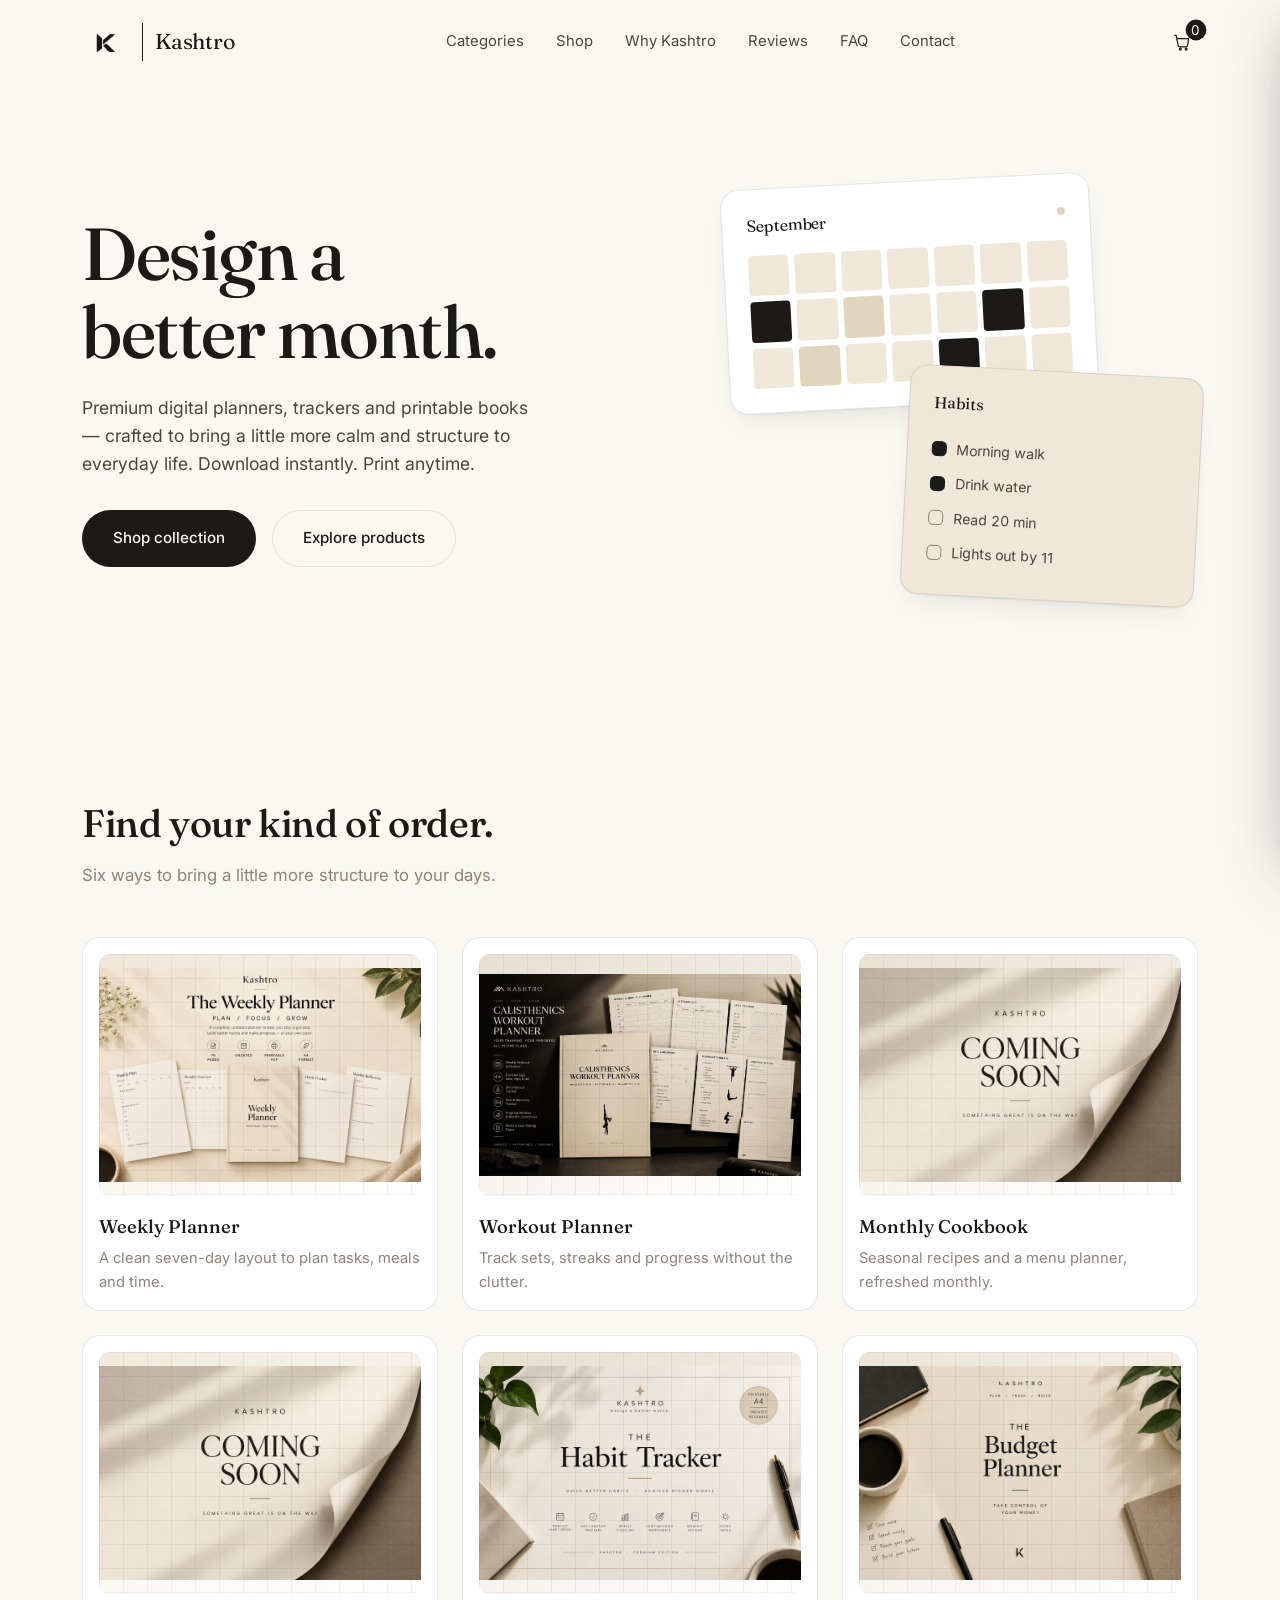
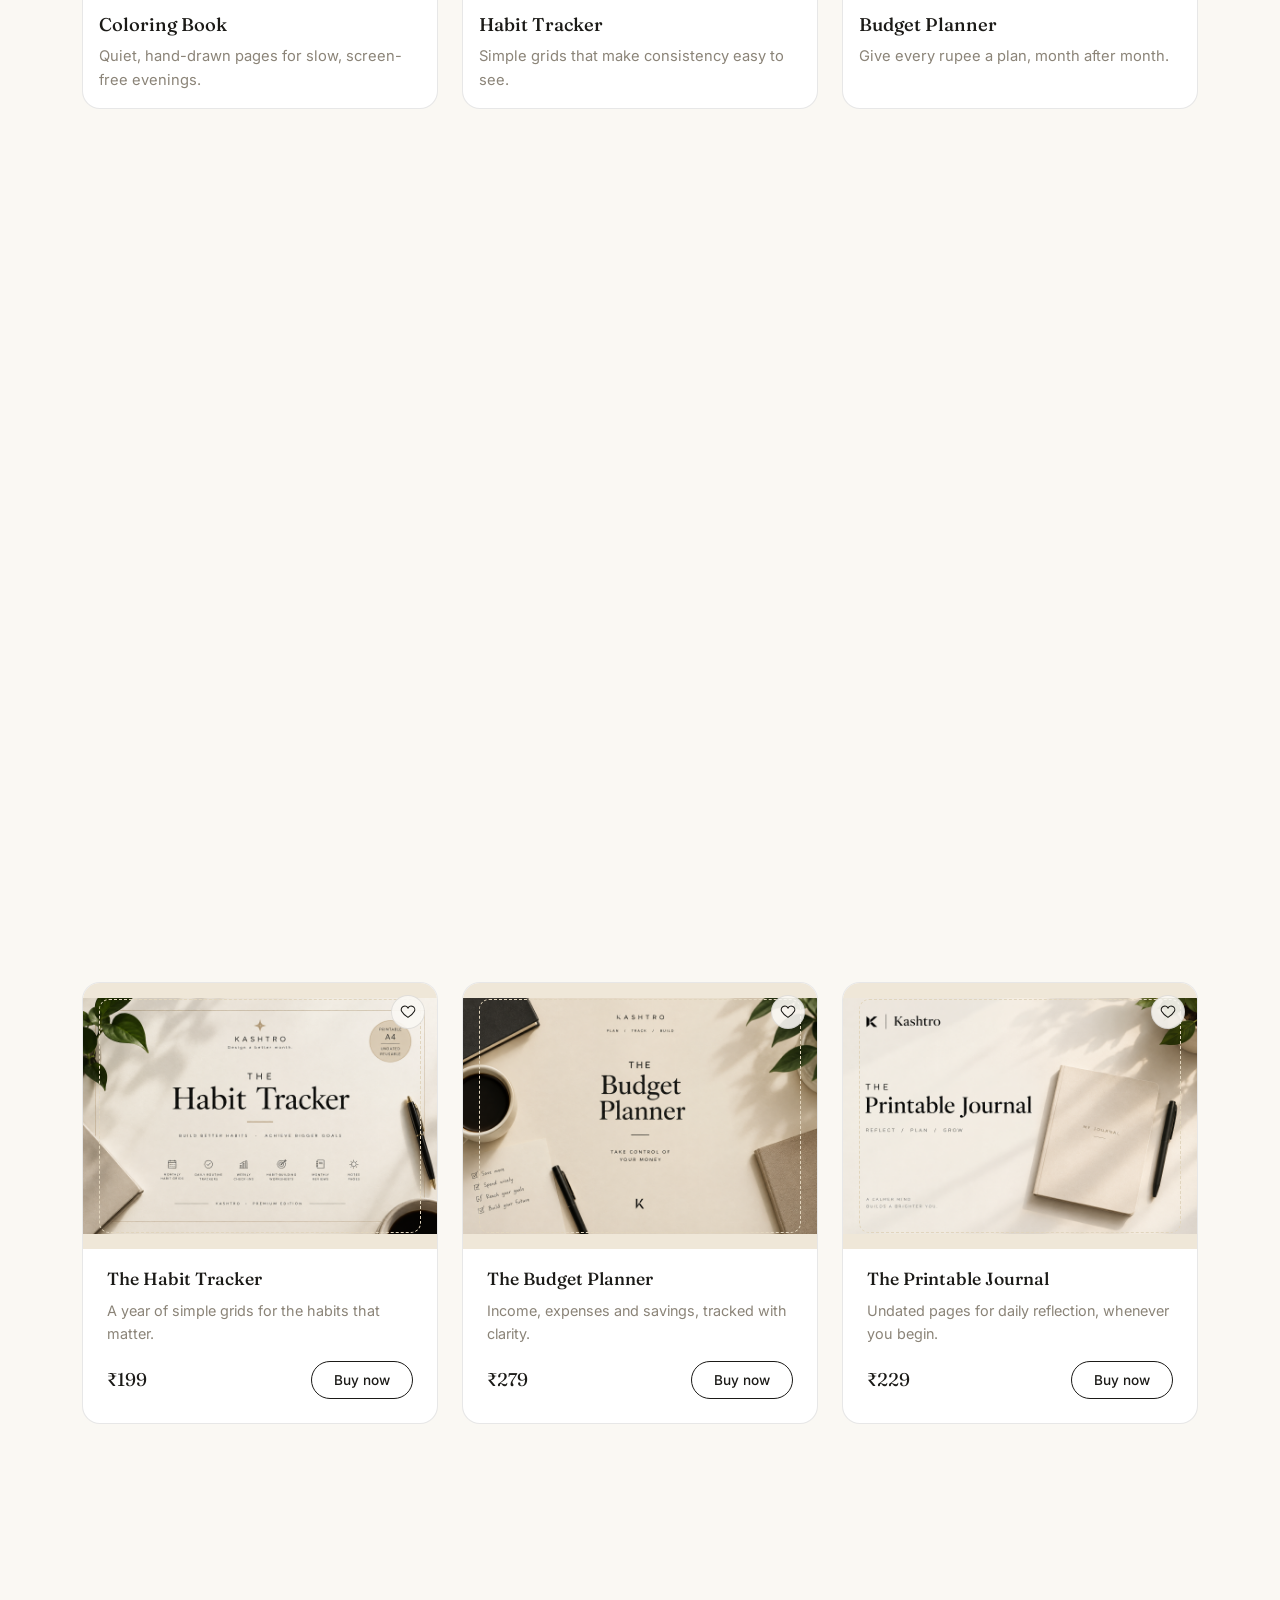
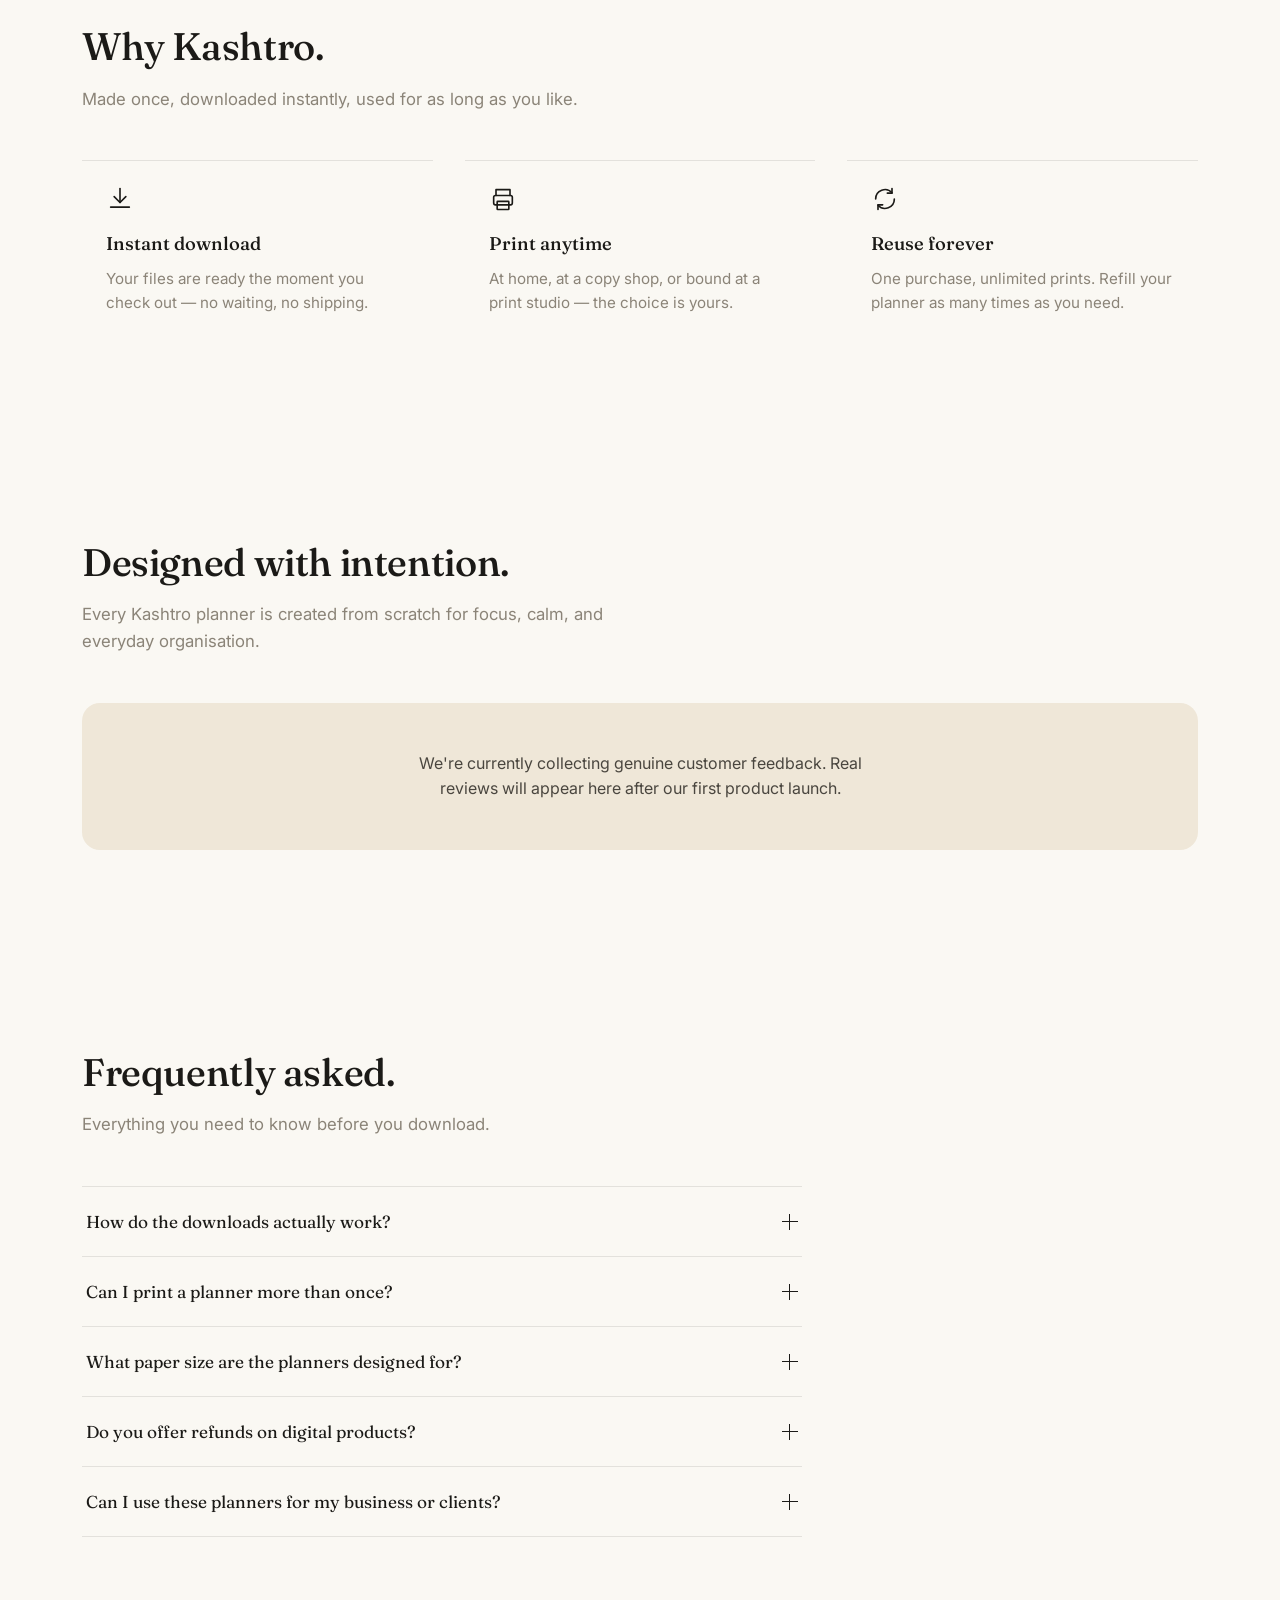
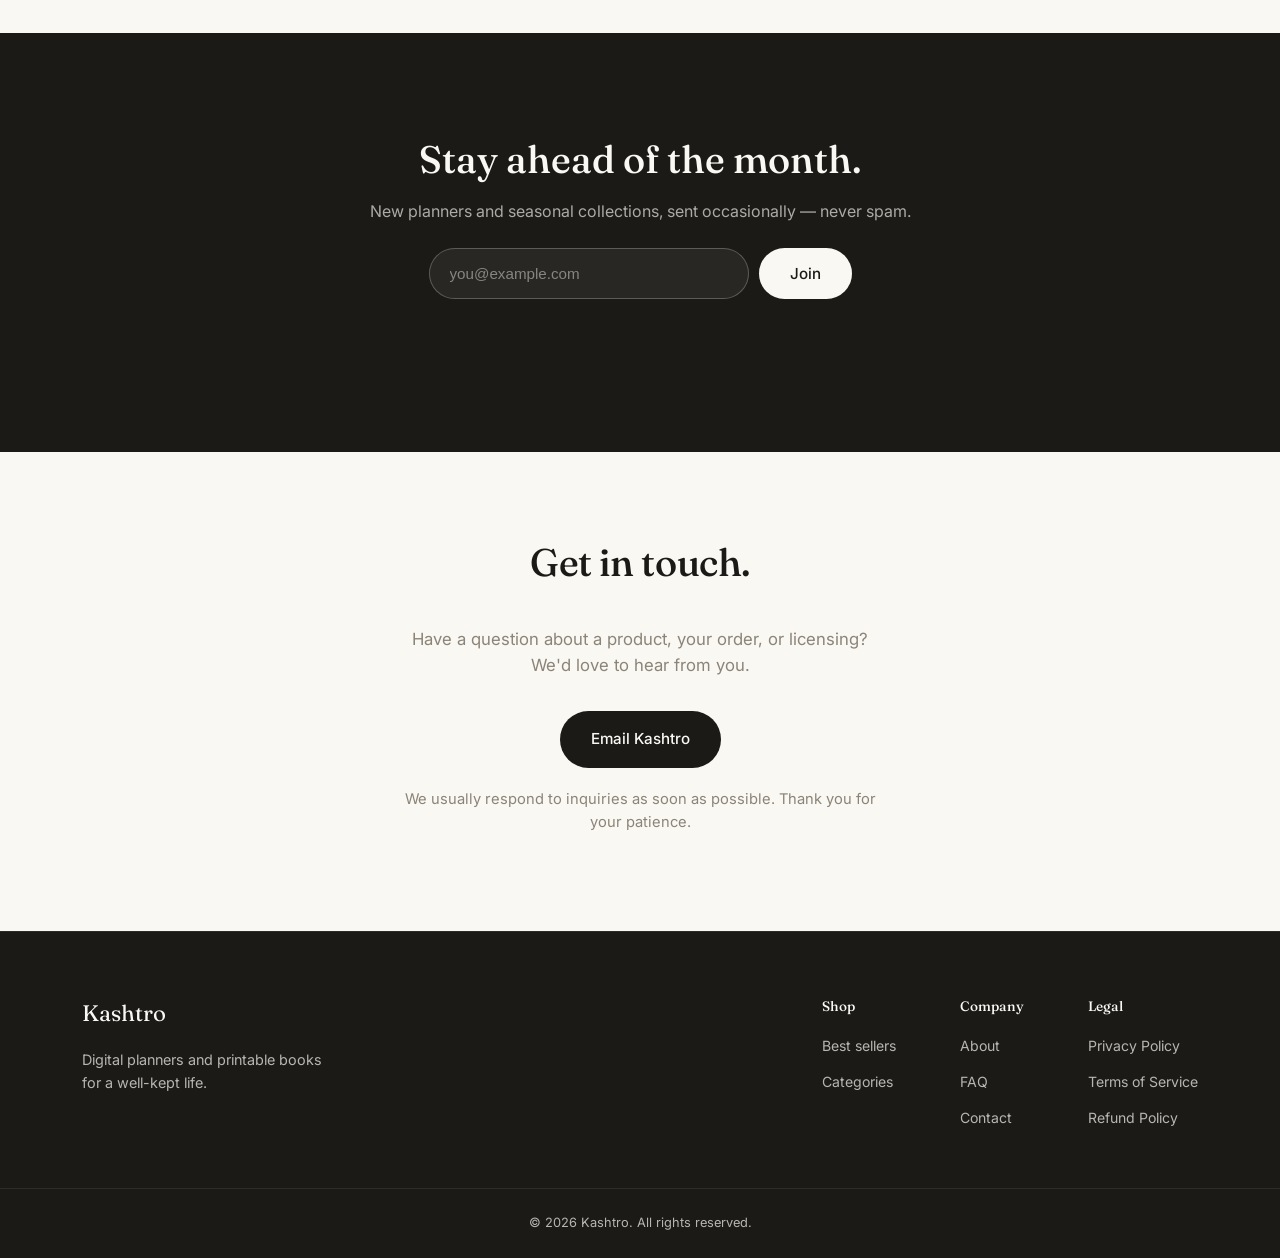
==== commit 8e840cf2: "Fix page count for Weekly Planner description" ====
--- a/index.html
+++ b/index.html
@@ -197,7 +197,7 @@
           </div>
           <div class="product-body">
             <h3>The Weekly Planner</h3>
-            <p>76 pages of clean, printable layouts for planning, habits and reflection.</p>
+            <p>70 pages of clean, printable layouts for planning, habits and reflection.</p>
             <div class="product-foot">
               <span class="price" data-price-id="weekly-planner">₹299</span>
               <button class="btn btn-buy" data-buy>Buy now</button>
@@ -581,4 +581,3 @@
   <script src="script.js"></script>
 </body>
 </html>
-
--- a/style.css
+++ b/style.css
@@ -1014,6 +1014,7 @@
   overflow: hidden;
   border: 1px solid var(--line);
 }
+
 .gallery-page {
   position: absolute;
   inset: 0;
@@ -1027,23 +1028,21 @@
   font-family: var(--font-display);
   color: var(--stone);
   text-align: center;
-  padding: var(--space-3);
-}
-.gallery-page.active { opacity: 1; }
-.gallery-page .page-lines {
-  display: flex;
-  flex-direction: column;
-  gap: 6px;
-  margin-top: 10px;
-  width: 60%;
-}
-.gallery-page .page-lines span {
-  height: 4px;
-  border-radius: 2px;
-  background: var(--sand-deep);
-}
-.gallery-page .page-lines span:nth-child(2) { width: 80%; }
-.gallery-page .page-lines span:nth-child(3) { width: 55%; }
+  padding: 6px;
+  box-sizing: border-box;
+}
+
+.gallery-page.active {
+  opacity: 1;
+}
+
+.gallery-page img {
+  display: block;
+  width: 100%;
+  height: 100%;
+  object-fit: contain;
+  object-position: center;
+}
 .gallery-controls {
   display: flex;
   align-items: center;
